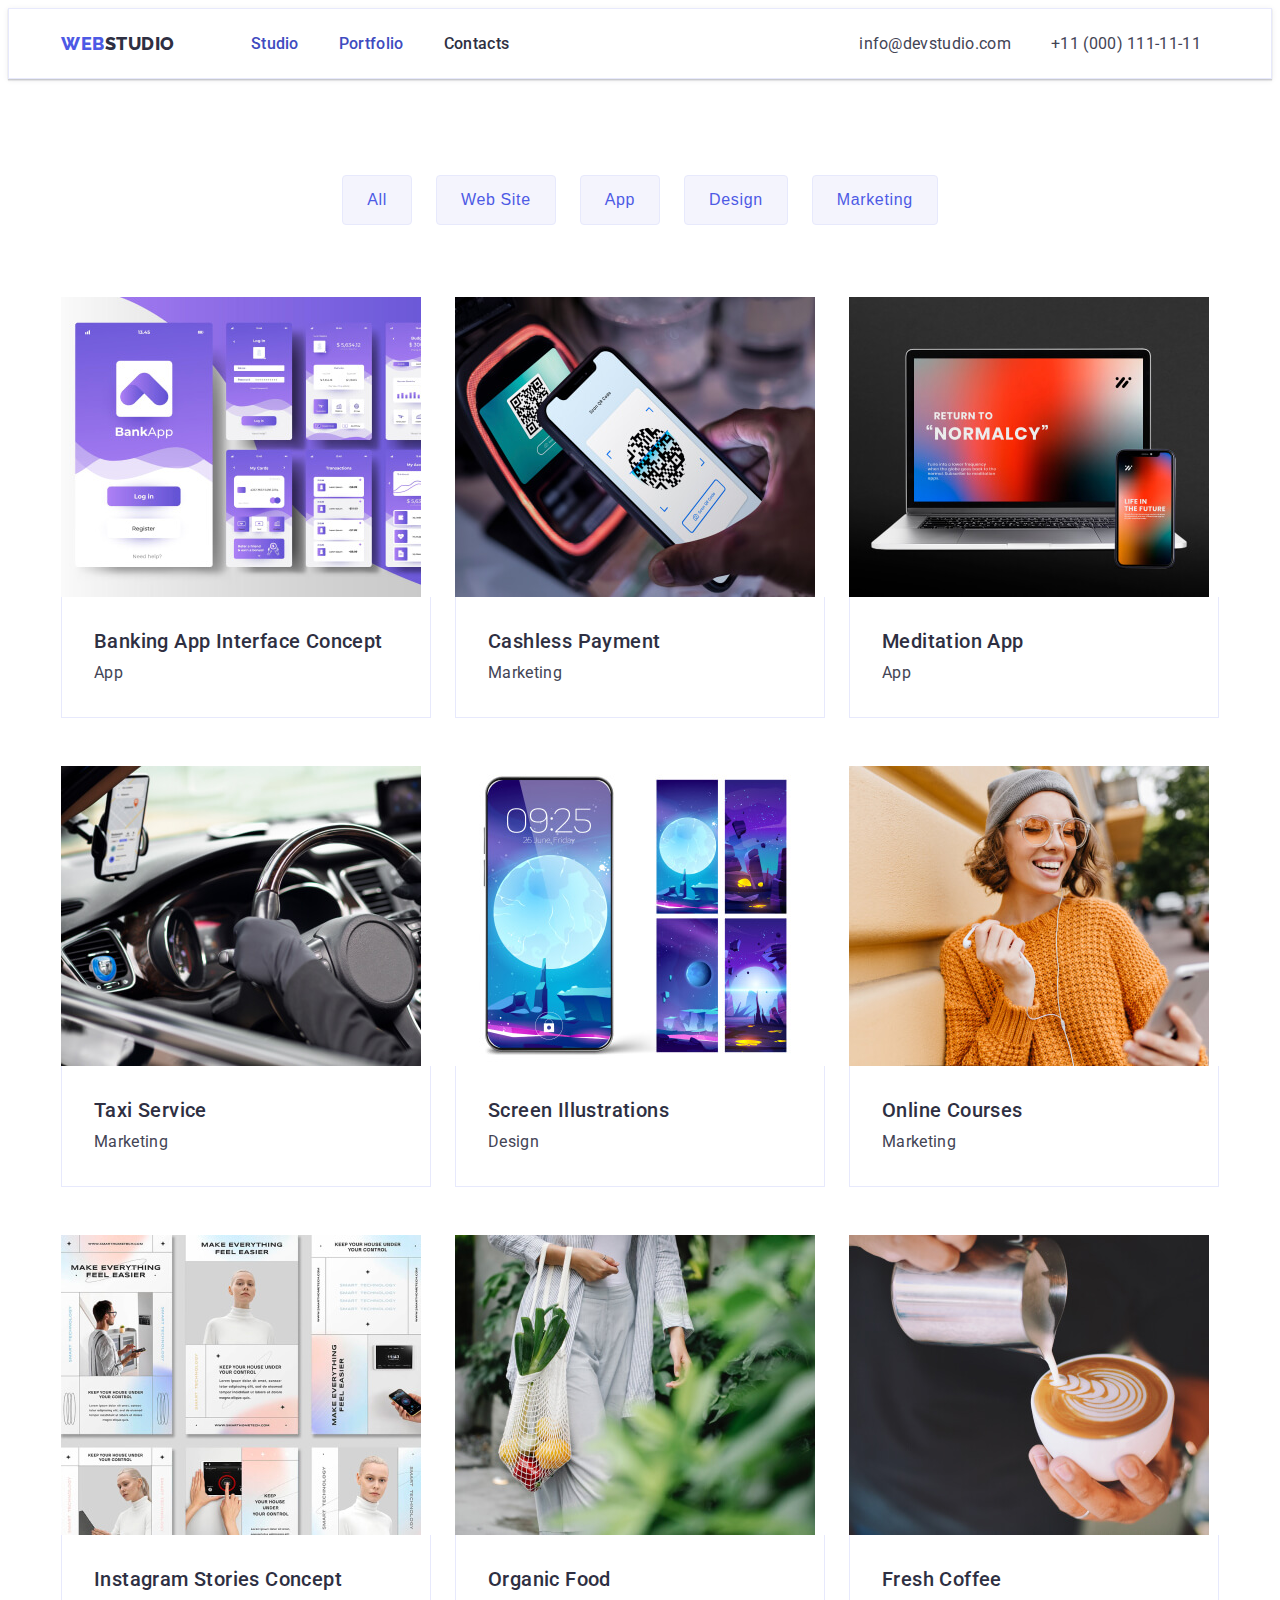
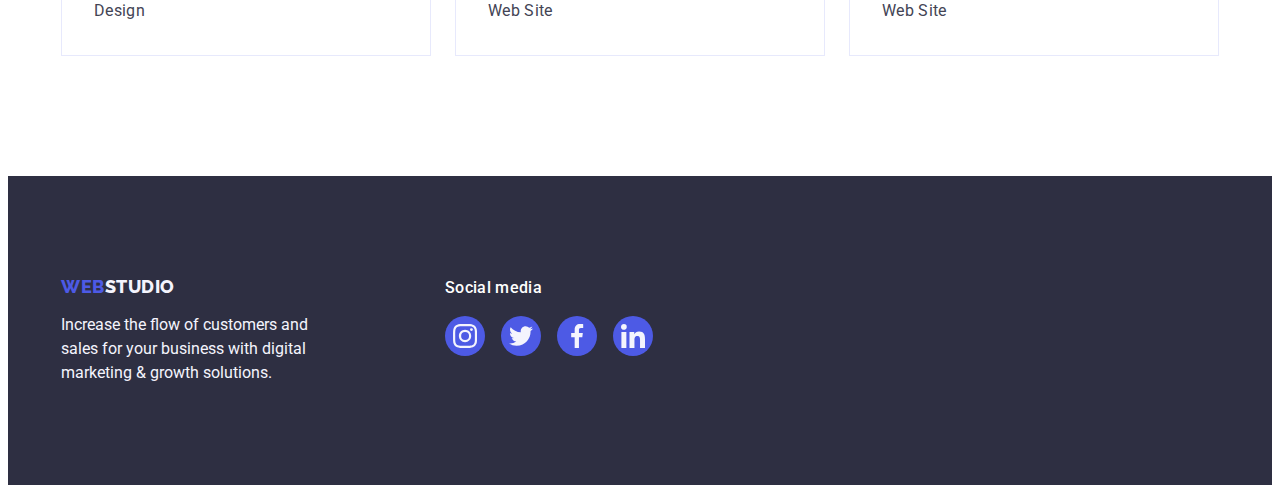
==== portfolio.html @ 58fe1768 "push header" ====
<!DOCTYPE html>
<html lang="en">
  <head>
    <meta charset="UTF-8" />
    <meta http-equiv="X-UA-Compatible" content="IE=edge" />
    <meta name="viewport" content="width=device-width, initial-scale=1.0" />
    <title>Portfolio</title>
    <link rel="preconnect" href="https://fonts.googleapis.com" />
    <link rel="preconnect" href="https://fonts.gstatic.com" crossorigin />
    <link rel="preconnect" href="https://fonts.googleapis.com" />
    <link rel="preconnect" href="https://fonts.gstatic.com" crossorigin />
    <link
      href="https://fonts.googleapis.com/css2?family=Raleway:wght@800&family=Roboto:wght@400;500;700;900&display=swap"
      rel="stylesheet"
    />
    <link rel="stylesheet" href="https://cdnjs.cloudflare.com/ajax/libs/modern-normalize/1.1.0/modern-normalize.min.css" integrity="sha512-wpPYUAdjBVSE4KJnH1VR1HeZfpl1ub8YT/NKx4PuQ5NmX2tKuGu6U/JRp5y+Y8XG2tV+wKQpNHVUX03MfMFn9Q==" crossorigin="anonymous" referrerpolicy="no-referrer" />
    <link rel="stylesheet" href="./css/styles.css" />
  </head>
  <!--Portfolio-->
  <body>

    <!--Header-->
    <header class="header">
  
      <div class="container-header container">
        <!-- Navigation-->
        <nav class="container-menu list">
          
            <a class="logo-nav logo link" href="./index.html"
              >Web<span class="logo logo-span">Studio</span></a
            >

          <ul class="container-nav list">
            <li class="item-nav">
              <a class="nav-link studio-link link" href="./index.html">Studio</a>
            </li>

            <li class="item-nav">
              <a class="nav-link   studio-link link" href="./portfolio.html"
                >Portfolio</a
              >
            </li>

            <li class="item-nav">
              <a class="nav-link link" href="">Contacts</a>
            </li>
          </ul>
        </nav>

        <address class="address">
          <ul class="container-address list">
            <li class="item-mail">
              <a class="address-link link" href="mailto:info@devstudio.com"
                >info@devstudio.com</a
              >
            </li>
            <li class="item-tel">
              <a class="address-link address-tel link" href="tel:+110001111111"
                >+11 (000) 111-11-11</a
              >
            </li>
          </ul>
        </address>
      </div>
    </header>


    <!--Main -->
    <main>
      <!--BUTTONS-->
      <section class="section-btn">
        <div class="container">
          <h1 class="visually-hidden">buttons</h1>
          <!--<div class="btn-list">-->
            <ul class="btn-list list">
              <li class="btn-potf-item" >
                <button class="portfolio-btn" type="button">All</button>
              </li>
              <li>
                <button class="portfolio-btn" type="button">Web Site</button>
              </li>
              <li><button class="portfolio-btn" type="button">App</button></li>
              <li>
                <button class="portfolio-btn" type="button">Design</button>
              </li>
              <li>
                <button class="portfolio-btn" type="button">
                  Marketing
                </button>
              </li>
          </ul> 
     
          <!--Row-->
          <ul class="row-list list">
            <li class="row-item">
              <a class="row-link link" href="">
                <div class="row-thumb">
                <img class="row-img"
                  src="./images/portfolio/row/banking.jpg"
                  alt="banking app interface concept"
                  width="360"
                  height="300"
                />
                <div class="overlay">
                  <p class="text-overlay">14 Stylish and User-Friendly App Design Concepts · Task Manager App · Calorie Tracker App · Exotic Fruit Ecommerce App · Cloud Storage App
                  </p>
                </div>
               </div>

                <div class="row-app">
                <h2 class="title-portfolio-row">
                  Banking App Interface Concept
                </h2>
                <p class="text-portfolio-row">App</p>
              </div>
              </a>
            </li>
            
            <li class="row-item">
              <a class="row-link link" href=""
                >
                <div class="row-thumb" > 
                  <img class="row-img"
                    src="./images/portfolio/row/cash.jpg"
                    alt="cashless payment"
                    width="360"
                    height="300"
                  />
                  <div class="overlay">
                    <p class="text-overlay">14 Stylish and User-Friendly App Design Concepts · Task Manager App · Calorie Tracker App · Exotic Fruit Ecommerce App · Cloud Storage App
                    </p>
                  </div>
               </div>
                <div class="row-app">
                <h2 class="title-portfolio-row">Cashless Payment</h2>
                <p class="text-portfolio-row">Marketing</p>
                </div>
                </a>
            </li>

            <li class="row-item">
              <a class="row-link link" href="">
                <div class="row-thumb" >
                  <img  class="row-img"
                    src="./images/portfolio/row/meditation.jpg"
                    alt="meditation app"
                    width="360"
                    height="300"
                  />
                  <div class="overlay">
                    <p class="text-overlay">14 Stylish and User-Friendly App Design Concepts · Task Manager App · Calorie Tracker App · Exotic Fruit Ecommerce App · Cloud Storage App
                    </p>
                  </div>
            </div>
                <div class="row-app">
                <h2 class="title-portfolio-row">Meditation App</h2>
                <p class="text-portfolio-row">App</p>
              </div>
              </a>
            </li>

            <li class="row-item">
              <a class="row-link link" href="">
               <div class="row-thumb">
                <img  class="row-img"
                  src="./images/portfolio/row/taxi.jpg"
                  alt="taxi service"
                  width="360"
                  height="300"
                />
                <div class="overlay">
                  <p class="text-overlay">14 Stylish and User-Friendly App Design Concepts · Task Manager App · Calorie Tracker App · Exotic Fruit Ecommerce App · Cloud Storage App
                  </p>
                </div>
              </div>

                <div class="row-app">
                <h2 class="title-portfolio-row">Taxi Service</h2>
                <p class="text-portfolio-row">Marketing</p>
               </div>
                </a
              >
            </li>
            <li class="row-item">
              <a class="row-link link" href="">
                <div class="row-thumb"> 
                    <img  class="row-img"
                      src="./images/portfolio/row/screen.jpg"
                      alt="taxi service"
                      width="360"
                      height="300"
                    />
                    <div class="overlay">
                      <p class="text-overlay">14 Stylish and User-Friendly App Design Concepts · Task Manager App · Calorie Tracker App · Exotic Fruit Ecommerce App · Cloud Storage App
                      </p>
                    </div>
                </div>
                <div class="row-app">
                <h2 class="title-portfolio-row">Screen Illustrations</h2>
                <p class="text-portfolio-row">Design</p>
                </div>
                </a>
            </li>

            <li class="row-item">
              <a class="row-link link" href="">
                <div class="row-thumb">
                  <img  class="row-img"
                    src="./images/portfolio/row/online.jpg"
                    alt="taxi service"
                    width="360"
                    height="300"
                  />
                  <div class="overlay">
                    <p class="text-overlay">14 Stylish and User-Friendly App Design Concepts · Task Manager App · Calorie Tracker App · Exotic Fruit Ecommerce App · Cloud Storage App
                    </p>
                  </div>
                </div> 
              
                <div class="row-app">
                <h2 class="title-portfolio-row">Online Courses</h2>
                <p class="text-portfolio-row">Marketing</p>
                </div>
                </a>
            </li>
            <li class="row-item">
              <a class="row-link link" href="">
                  <div class="row-thumb">     
                      <img  class="row-img"
                      src="./images/portfolio/row/instagram.jpg"
                      alt="instagram stories concept"
                      width="360"
                      height="300"
                    />
                    <div class="overlay">
                      <p class="text-overlay">14 Stylish and User-Friendly App Design Concepts · Task Manager App · Calorie Tracker App · Exotic Fruit Ecommerce App · Cloud Storage App
                      </p>
                    </div>
                  </div>

                <div class="row-app">
                <h2 class="title-portfolio-row">Instagram Stories Concept</h2>
                <p class="text-portfolio-row">Design</p>
                </div>
                </a
              >
            </li>
            <li class="row-item">
                <a class="row-link link" href="">
                 <div class="row-thumb" >     
                    <img  class="row-img"
                      src="./images/portfolio/row/organic.jpg"
                      alt="Organic Food"
                      width="360"
                      height="300"
                    />
                    <div class="overlay">
                      <p class="text-overlay">14 Stylish and User-Friendly App Design Concepts · Task Manager App · Calorie Tracker App · Exotic Fruit Ecommerce App · Cloud Storage App
                      </p>
                    </div>
                </div>
                <div class="row-app">
                <h2 class="title-portfolio-row">Organic Food</h2>
                <p class="text-portfolio-row">Web Site</p>
                </div>
                </a>
            </li>
            <li class="row-item">
              <a class="row-link link" href="">
                <div class="row-thumb">
                      <img  class="row-img"
                      src="./images/portfolio/row/fresh.jpg"
                       alt="fresh coffee"
                       width="360"
                       height="300"
                        />
                        <div class="overlay">
                          <p class="text-overlay">14 Stylish and User-Friendly App Design Concepts · Task Manager App · Calorie Tracker App · Exotic Fruit Ecommerce App · Cloud Storage App
                          </p>
                        </div>
                 </div>
                <div class="row-app">
                <h2 class="title-portfolio-row">Fresh Coffee</h2>
                <p class="text-portfolio-row">Web Site</p>
                </div>
                </a >
            </li>
          </ul>
         </div>

      </section>
    </main>

    <footer class="footer">
      <div class="footer-container container">
        <div class="logo-footer">
            <a class="footer-link logo link" href="./index.html"
            >Web<span class="logo logo-span footer-span">Studio</span></a
          >
    
        <p class="text-footer">
          Increase the flow of customers and sales for your business with
          digital marketing & growth solutions.
        </p>
    
        </div>
        
        <div class="networks-footer">
          <p class="text-networks">Social media</p>
          <ul class="list list-footer">
            <li class="item-footer">
              <a class="networks-footer-link link" href="" target="_blank" rel="noopener noreferrer"
                      aria-label="instagram icon">
                        <svg class="networks-footer-icon" width="24" height="24">
                          <use href="./images/icons.svg#instagram">
                          </use>
                        </svg>
                      </a>
            </li>
            <li class="item-footer">
              <a class="networks-footer-link link" href="" target="_blank" rel="noopener noreferrer"
                      aria-label="twitter icon">
                        <svg class="networks-footer-icon" width="24" height="24">
                          <use href="./images/icons.svg#twitter">
                          </use>
                        </svg>
                      </a>
            </li>
            <li class="item-footer">
              <a class="networks-footer-link link" href="" target="_blank" rel="noopener noreferrer"
                      aria-label="facebook icon">
                        <svg class="networks-footer-icon" width="24" height="24">
                          <use href="./images/icons.svg#facebook">
                          </use>
                        </svg>
                      </a>
            </li>
            <li class="item-footer">
              <a class="networks-footer-link link" href="" target="_blank" rel="noopener noreferrer"
                      aria-label="linkedin icon">
                        <svg class="networks-footer-icon" width="24" height="24">
                          <use href="./images/icons.svg#linkedin">
                          </use>
                        </svg>
                      </a>
                     
            </li>
          </ul>
        </div>
      </div>
    </footer>

  </body>
</html>
---- css/styles.css ----
:root {
  /*fonts*/
  --primary-font: 'Roboto', sans-serif;
  --secondary-font: 'Raleway', sans-serif;

  /*text color*/
  --main-text-color: #434455;
  --secondary-text-color: #2e2f42;
  --white-text-color: #ffffff;
  --footer-text-color: #f4f4fd;
  --accent-text-color: #4d5ae5;
  --focus-nav-color: #404bbf;

  /*background color*/
  --main-bgc-color: #ffffff;
  --secondary-bgc-color: #2e2f42;
  --grey-bgc-color: #f4f4fd;
  --iris-bgc-btn: #4d5ae5;
  --ocean-bgc-btnfocus: #404bbf;
  --link-bgc: #8e8f99;

  /*PORTFOLIO*/
  --portf-bordercolor: #e7e9fc;
}

body {
  font-family: var(--primary-font);
  color: var(--main-text-color);
  background-color: var(--main-bgc-color);
}

a {
  text-decoration: none;
}

ul,
p,
h1,
h2,
h3 {
  margin: 0;
  padding: 0;
}

.list {
  list-style: none;
}

li {
  text-decoration: none;
}

img {
  display: block;
  max-width: 100%;
  height: auto;
}

.visually-hidden {
  position: absolute;
  width: 1px;
  height: 1px;
  margin: -1px;
  border: 0;
  padding: 0;
  white-space: nowrap;
  clip-path: inset(100%);
  clip: rect(0 0 0 0);
  overflow: hidden;
}

.container {
  width: 1158px;
  padding-left: 15px;
  padding-right: 15px;
  margin: auto;
  margin-right: auto;
}
/*HEADER*/

.header {
  /*position: absolute;
  top: 0;*/

  box-shadow: 0px 2px 1px rgba(46, 47, 66, 0.08),
    0px 1px 1px rgba(46, 47, 66, 0.16), 0px 1px 6px rgba(46, 47, 66, 0.08);
  border: 1px solid #e7e9fc;
  /*outline: 2px solid blue;*/
}

.container-header {
  display: flex;
  align-items: center;
}
/*Navigation*/
.container-menu {
  display: flex;
  align-items: center;
  margin: 0;
  /*outline: 2px solid green;*/
}

.logo-nav {
  margin-right: 76px;
  padding-top: 24px;
  padding-bottom: 24px;
}

.logo,
.logo-span {
  font-family: var(--secondary-font);
  font-weight: 800;
  font-size: 18px;
  line-height: 1.17;
  letter-spacing: 0.03em;
  text-transform: uppercase;

  color: var(--accent-text-color);
}

.logo-span {
  color: var(--secondary-text-color);
}

.link 
/*.logo*/ {
  text-decoration: none;
}

.list {
  text-decoration: none;
}

.container-nav {
  display: flex;
  align-items: center;
  text-align: center;

  /*outline: 2px solid black;*/
  margin-right: 332px;
}

.item-nav {
  margin-right: 40px;
}

.item-nav:last-child {
  margin-right: 0;
}

.nav-link {
  padding-top: 24px;
  padding-bottom: 24px;
  font-weight: 500;
  font-size: 16px;
  line-height: 1.5;
  letter-spacing: 0.02em;
  color: var(--secondary-text-color);
  transition: color 250ms cubic-bezier(0.4, 0, 0.2, 1);
}

.nav-link:hover,
.nav-link:focus {
color: var(--focus-nav-color);
}

.studio-link{
position: relative;
color: var(--focus-nav-color);
}

.studio-link::after{
content: '';

position: absolute;
display: block;
left: 0;
bottom: -1px;

height: 4px;
background-color: var(--focus-nav-color) ;
border-radius: 2px;
}

/*.portf-link{
position: relative;
width: 66px;}

.portf-link::after{
  content: '';

  position: absolute;
  border-radius: 2px;
  bottom: -1px;
  
  display: block;
  width: 100%;
  height: 4px;
  background-color:var(--focus-nav-color);
 }*/


.address {
  display: flex;
  align-items: center;
  margin: auto;

  font-style: normal;
  /*outline: 2px solid tomato;*/
}

.container-address {
  display: flex;
  align-items: center;
  gap: 40px;
}

.address-link,
.address-link {
  font-size: 16px;
  line-height: 1.5;
  letter-spacing: 0.02em;
  color: var(--main-text-color);
  transition: color 250ms cubic-bezier(0.4, 0, 0.2, 1);

}

.address-link:hover,
.address-link:focus {
  color: var(--focus-nav-color);
}

/*MAIN*/

/*HERO*/

.hero {
  max-width: 1440px;
  margin-left: auto;
  margin-right: auto;

  background-image: linear-gradient(
      rgba(46, 47, 66, 0.7),
      rgba(46, 47, 66, 0.7)
    ),
    url(../images/hero/office.jpg);
  background-color: var(--secondary-bgc-color);
  background-repeat: no-repeat;
  background-position: center;

  background-size: cover;

  padding-top: 188px;
  padding-bottom: 188px;
}

.container-hero {
  text-align: center;
}

.hero-title {
  margin-top: 0;
  margin-bottom: 48px;
  margin-left: auto;
  margin-right: auto;
  max-width: 496px;

  font-weight: 700;
  font-size: 56px;
  line-height: 1.07;
  color: var(--white-text-color);
  text-align: center;
  letter-spacing: 0.02em;
}

.btn-hero {
  display: block;
  min-width: 169px;
  height: 56px;
  margin: 0 auto;
  padding: 16px 32px;

  font-family: inherit;
  font-weight: 500;
  font-size: 16px;
  line-height: 1.5;
  color: var(--white-text-color);
  background-color: var(--iris-bgc-btn);
  letter-spacing: 0.04em;
  border: none;
  cursor: pointer;
  border-radius: 4px;

  transition: background-color 250ms cubic-bezier(0.4, 0, 0.2, 1);
}

.btn-hero:hover,
.btn-hero:focus {
  background-color: var(--ocean-bgc-btnfocus);
}

/*SECTION _1*/

.section-one {
  padding-top: 120px;
  padding-bottom: 120px;
}

.container-section-one {
  display: flex;
  align-items: center;
  /* outline: 2px solid blue;*/
}

.list-section-one {
  display: flex;
  gap: 24px;

  /*outline: 2px solid red;*/
}

.item-section-one {
  width: calc((100% - 72px) / 4);
}

/*ICONS SVG*/

.strategy {
  display: flex;
  align-items: center;
  justify-content: center;
  background: var(--grey-bgc-color);
  border-radius: 4px;

  padding-top: 24px;
  padding-bottom: 24px;
  margin-bottom: 8px;

  /*outline: 2px solid green;*/
}

.icon-section-one {
  display: flex;
  justify-content: center;
}

.subtitle-section-one {
  margin-bottom: 8px;
}

.subtitle-section-one,
.subtitle-section-three {
  font-weight: 500;
  font-size: 20px;
  line-height: 1.2;
  letter-spacing: 0.02em;
  color: var(--secondary-text-color);
}

.text-section-one,
.text-section-three,
.text-portfolio-row {
  font-size: 16px;
  line-height: 1.5;
  letter-spacing: 0.02em;
  color: var(--secondary-text-color);
}

.text-section-one {
  color: var(--main-text-color);
}

/*Section_2*/

.section-two {
  padding-bottom: 120px;
}

.title-section-two,
.title-section-three,
.title-section-four {
  margin-bottom: 72px;

  font-weight: 700;
  font-size: 36px;
  line-height: 1.1;
  text-align: center;
  letter-spacing: 0.02em;
  text-transform: capitalize;

  color: var(--secondary-text-color);
}

.list-section-two {
  display: flex;
  gap: 24px;
  padding: 0;

  /*outline: 2px solid orange;*/
}
.item-section-two {
  width: calc((100% - 48px) / 3);
}

/*Section_3*/

.section-three {
  padding: 120px 0;
  background-color: var(--grey-bgc-color);
}

.title-section-three {
  margin-bottom: 72px;
  /*outline: 2px solid skyblue;*/
}

.list-section-three {
  display: flex;
  align-items: center;
  gap: 24px;
}

.item-team {
  /*outline: 2px solid red;*/

  width: calc((100% - 72px) / 4);

  background-color: var(--main-bgc-color);
  border-radius: 0px 0px 4px 4px;
  box-shadow: 0px 1px 6px rgba(46, 47, 66, 0.08),
    0px 1px 1px rgba(46, 47, 66, 0.16), 0px 2px 1px rgba(46, 47, 66, 0.08);
}

.name-team {
  padding: 32px 0;
}

.subtitle-section-three {
  text-align: center;
  margin-bottom: 8px;
}

.text-section-three {
  text-align: center;
  padding-bottom: 8px;

  color: var(--main-text-color);
}

.networks-list {
  display: flex;
  justify-content: center;
  align-items: center;
  gap: 24px;
}
.networks-item {
  display: flex;
  justify-content: center;
  align-items: center;
  width: 40px;
  height: 40px;
}

.networks-link {
  display: flex;
  align-items: center;
  justify-content: center;
  background-color: var(--iris-bgc-btn);
  border-radius: 50%;
  width: 100%;
  height: 100%;
  transition: background-color 250ms cubic-bezier(0.4, 0, 0.2, 1);

}

.networks-link:hover,
.networks-link:focus {
  background-color: var(--focus-nav-color);
}

.networks-icon {
  fill: var(--grey-bgc-color);
}

/*-Section_4
Customers*/

.section-four {
  padding: 120px 0;
  background-color: var(--main-bgc-color);
}

.list-section-four {
  display: flex;
  justify-content: center;
  align-items: center;
  gap: 24px;
}
.item-customers {
  display: flex;
  justify-content: center;
  align-items: center;
  height: 88px;
  width: calc((100% - 120px) / 6);
}

.customers-link {
  display: flex;
  align-items: center;
  justify-content: center;
  color: var(--link-bgc);
  width: 100%;
  height: 100%;

  border: 1px solid #8e8f99;
  border-radius: 4px;
  transition: color 250ms cubic-bezier(0.4, 0, 0.2, 1), border 250ms cubic-bezier(0.4, 0, 0.2, 1);
  ;

}

.customers-link:hover,
.customers-link:focus {
  color: var(--ocean-bgc-btnfocus);
  border: 1px solid var(--ocean-bgc-btnfocus);
}

.icon-section-four {
  fill: currentColor;
  transition: fill 250ms cubic-bezier(0.4, 0, 0.2, 1);

}

.customers-link:hover .icon-section-four,
.customers-link:focus .icon-section-four {
  fill: var(--ocean-bgc-btnfocus);
}

/*Footer*/

.footer {
  padding: 100px 0;
  background-color: var(--secondary-bgc-color);
}

.footer-container {
  display: flex;
  align-items: baseline;
}

.logo-footer {
  margin-right: 120px;
}

.footer-link {
  display: inline-block;
  margin-bottom: 16px;
}

.footer-span {
  color: var(--footer-text-color);
}

.text-footer {
  max-width: 264px;
  /*padding-bottom: 100px;*/

  font-size: 16px;
  line-height: 1.5;
  color: var(--footer-text-color);
}

.networks-footer {
  display: block;
}

.list-footer {
  display: flex;
  gap: 16px;
}

.text-networks {
  margin-bottom: 16px;
  font-weight: 500;
  font-size: 16px;
  line-height: 1.5;
  letter-spacing: 0.02em;
  color: var(--white-text-color);

  /*outline: 2px solid green;*/
}

.item-footer {
  display: flex;
  justify-content: center;
  align-items: center;
  width: 40px;
  height: 40px;
}

.networks-footer-link {
  display: flex;
  align-items: center;
  justify-content: center;
  background-color: var(--iris-bgc-btn);
  border-radius: 50%;
  width: 100%;
  height: 100%;
  transition: background-color 250ms cubic-bezier(0.4, 0, 0.2, 1);

}

.networks-footer-link:hover,
.networks-footer-link:focus {
  background-color: #31d0aa;
}

.networks-footer-icon {
  display: flex;
  align-items: center;
  justify-content: center;
  fill: var(--footer-text-color);
}

/*Portfolio*/

.section-btn {
  padding-top: 96px;
  padding-bottom: 120px;
}
/*BUTTONS*/

.btn-list {
  display: flex;
  justify-content: center;
  gap: 24px;
  margin-bottom: 72px;
}

/*.btn-list:hover,
.btn-list:focus{
box-shadow: 0px 3px 1px rgba(0, 0, 0, 0.1), 0px 2px 1px rgba(0, 0, 0, 0.08), 0px 2px 2px rgba(0, 0, 0, 0.12);}*/

.portfolio-btn {
  padding: 12px 24px;
  display: block;

  font-weight: 500;
  font-size: 16px;
  line-height: 1.5;
  letter-spacing: 0.04em;
  color: var(--accent-text-color);
  background-color: var(--grey-bgc-color);
  border: 1px solid var(--portf-bordercolor);
  cursor: pointer;
  border-radius: 4px;
  transition: color 250ms cubic-bezier(0.4, 0, 0.2, 1), background-color 250ms cubic-bezier(0.4, 0, 0.2, 1), box-shadow 250ms cubic-bezier(0.4, 0, 0.2, 1);



}

.portfolio-btn:hover,
.portfolio-btn:focus {
  color: var(--white-text-color);
  background-color: var(--ocean-bgc-btnfocus);
  box-shadow: 0px 3px 1px rgba(0, 0, 0, 0.1), 0px 2px 1px rgba(0, 0, 0, 0.08),
    0px 2px 2px rgba(0, 0, 0, 0.12);
    transition: color 250ms cubic-bezier(0.4, 0, 0.2, 1), background-color 250ms cubic-bezier(0.4, 0, 0.2, 1), border 250ms cubic-bezier(0.4, 0, 0.2, 1);

}

.portfolio-btn:last-child {
  margin-right: 0;
}

.portfolio-btn:focus,
.portfolio-btn:hover {
  color: var(--footer-text-color);
  background-color: var(--ocean-bgc-btnfocus);
  border: 1px solid transparent;
}

/*Row*/

.row-list {
  /*outline: 2px solid salmon;*/
  display: flex;
  flex-wrap: wrap;

  column-gap: 24px;
  row-gap: 48px;
}

.row-item {
  width: calc((100% - 48px) / 3);
  transition: transform 250ms cubic-bezier(0.4, 0, 0.2, 1);

}
.row-item:hover {
  transform: translateY(0);
}


.row-link {
  display: block;
  transition: box-shadow 250ms cubic-bezier(0.4, 0, 0.2, 1);

}

.row-link:hover,
.row-link:focus {
  box-shadow: 0px 1px 6px rgba(46, 47, 66, 0.08),
    0px 1px 1px rgba(46, 47, 66, 0.16), 0px 2px 1px rgba(46, 47, 66, 0.08);
}

.row-thumb{
  position: relative;
  overflow: hidden;
}


  .overlay{
    position: absolute;
    top: 0;
    left: 0;
    padding-left: 32px;
    padding-right: 32px;
    width: 100%;
    height: 100%;
    background: var(--iris-bgc-btn);
    transform: translateY(100%);
    transition: transform 250ms cubic-bezier(0.4, 0, 0.2, 1);
    
  }
  .row-item:hover .overlay{
    transform: translateY(0);
  }

  .text-overlay{
    margin-top: 40px;
  
    font-size: 16px;
    line-height: 1.5;
    letter-spacing: 0.02em;
  
    color: var(--footer-text-color);
  }


.row-app {
  padding: 32px 16px;
  border: 1px solid var(--portf-bordercolor);
  border-top: none;
}

.title-portfolio-row {
  margin-bottom: 8px;
  margin-left: 16px;

  font-weight: 500;
  font-size: 20px;
  line-height: 1.2;
  letter-spacing: 0.02em;
  color: var(--secondary-text-color);
}

.text-portfolio-row {
  margin-left: 16px;
  font-size: 16px;
  line-height: 1.5;
  letter-spacing: 0.02em;
  color: var(--main-text-color);
}



/*MODAL WINDOW*/

.backdrop{
  position: fixed;
  top: 0;
  left: 0;

  width: 100%;
  height: 100%;

  background-color: rgba(46, 47, 66, 0.4);;
  opacity: 1;

  transition:  opacity 250ms cubic-bezier(0.4, 0, 0.2, 1);

}

.backdrop.is-hidden {  
  opacity: 0; 
   visibility: hidden;  
   pointer-events: none;
  }


.backdrop.is-hidden  .modal{  
 transform: scale(0.9);
  }

/*.backdrop.is-hidden{
  visibility: hidden;
}*/

.modal {

  position: absolute;
  top: 50%;
  left: 50%; 
  transform: translate(-50%, -50%) scale(1);

  width: 408px;
  height: 584px;

  background-color: #fcfcfc;
  box-shadow: 0px 1px 1px rgba(0, 0, 0, 0.14), 0px 1px 3px rgba(0, 0, 0, 0.12), 0px 2px 1px rgba(0, 0, 0, 0.2);
  border-radius: 4px;

  transition: transform 250ms cubic-bezier(0.4, 0, 0.2, 1);

}

.modal-close-btn {
  position: absolute;
  right: 24px;
  top: 24px;


  display: flex;
  justify-content: center;
  align-items: center;

  background: #E7E9FC;
  width: 24px;
  height: 24px;

  border-radius: 50%;
  border: 1px solid rgba(0, 0, 0, 0.1);
  transition: background-color 250ms cubic-bezier(0.4, 0, 0.2, 1);

}

.modal-close-btn:hover,
.modal-close-btn:focus{
  background-color: var(--ocean-bgc-btnfocus);

}

.modal-close-icon {
  fill: var(--secondary-bgc-color);
  transition: fill 250ms cubic-bezier(0.4, 0, 0.2, 1);

} 

.modal-close-btn:hover .modal-close-icon,
.modal-close-btn:focus .modal-close-icon{
  fill: var(--main-bgc-color);
}
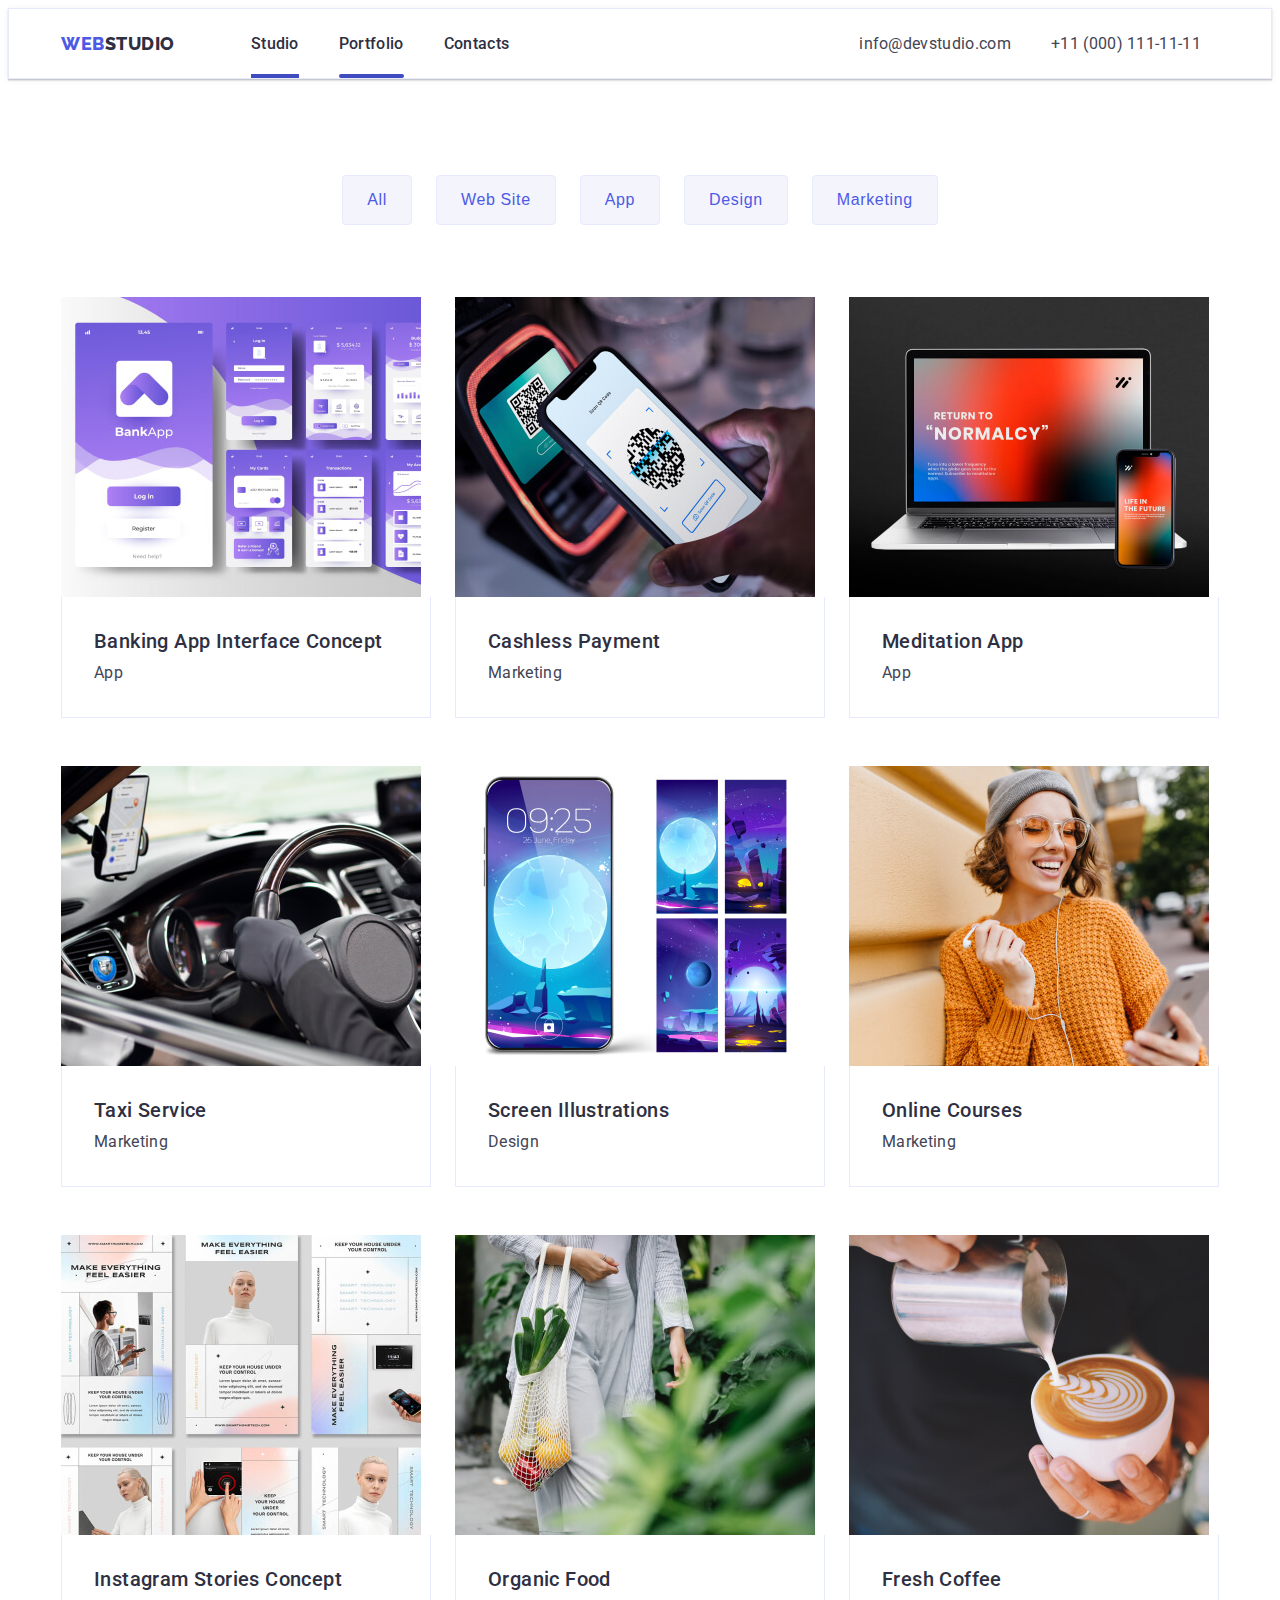
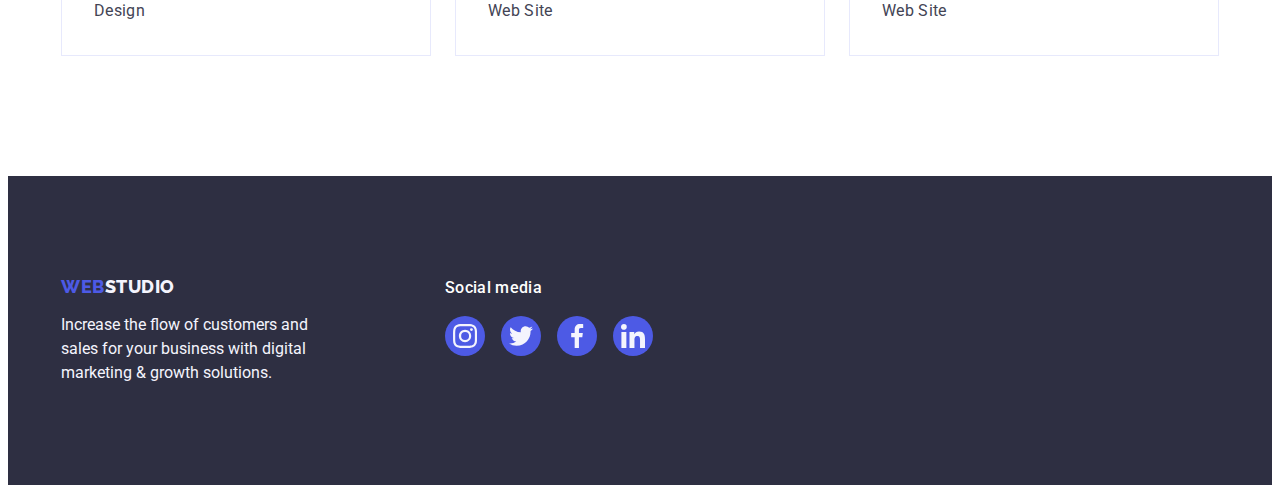
==== commit f5bffa7c: "add" ====
--- a/portfolio.html
+++ b/portfolio.html
@@ -36,7 +36,7 @@
             </li>
 
             <li class="item-nav">
-              <a class="nav-link   studio-link link" href="./portfolio.html"
+              <a class="nav-link  portf-link link" href="./portfolio.html"
                 >Portfolio</a
               >
             </li>
--- a/css/styles.css
+++ b/css/styles.css
@@ -166,8 +166,7 @@
 
 .studio-link{
 position: relative;
-color: var(--focus-nav-color);
-}
+width: 48px;}
 
 .studio-link::after{
 content: '';
@@ -177,12 +176,13 @@
 left: 0;
 bottom: -1px;
 
+width: 100%;
 height: 4px;
 background-color: var(--focus-nav-color) ;
-border-radius: 2px;
-}
-
-/*.portf-link{
+
+}
+
+.portf-link{
 position: relative;
 width: 66px;}
 
@@ -197,7 +197,7 @@
   width: 100%;
   height: 4px;
   background-color:var(--focus-nav-color);
- }*/
+ }
 
 
 .address {
@@ -530,6 +530,7 @@
   transition: fill 250ms cubic-bezier(0.4, 0, 0.2, 1);
 
 }
+
 
 .customers-link:hover .icon-section-four,
 .customers-link:focus .icon-section-four {
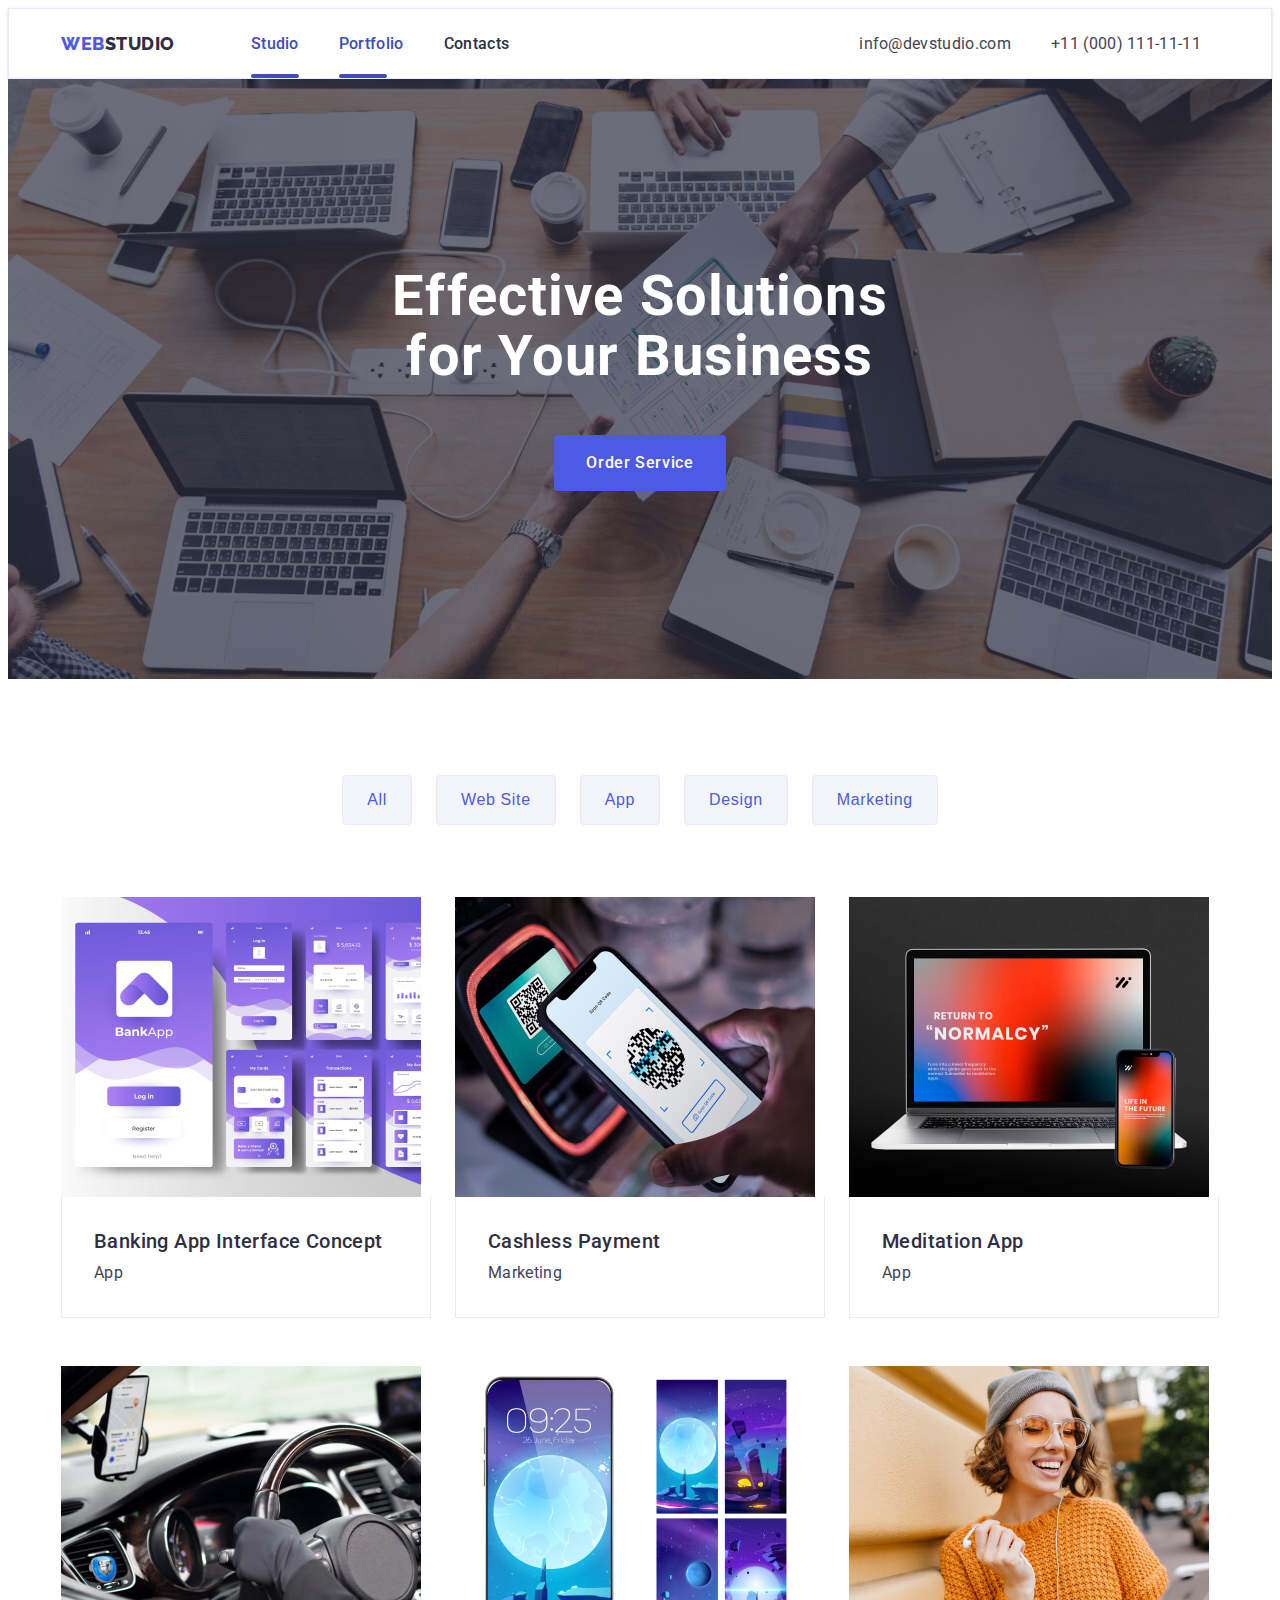
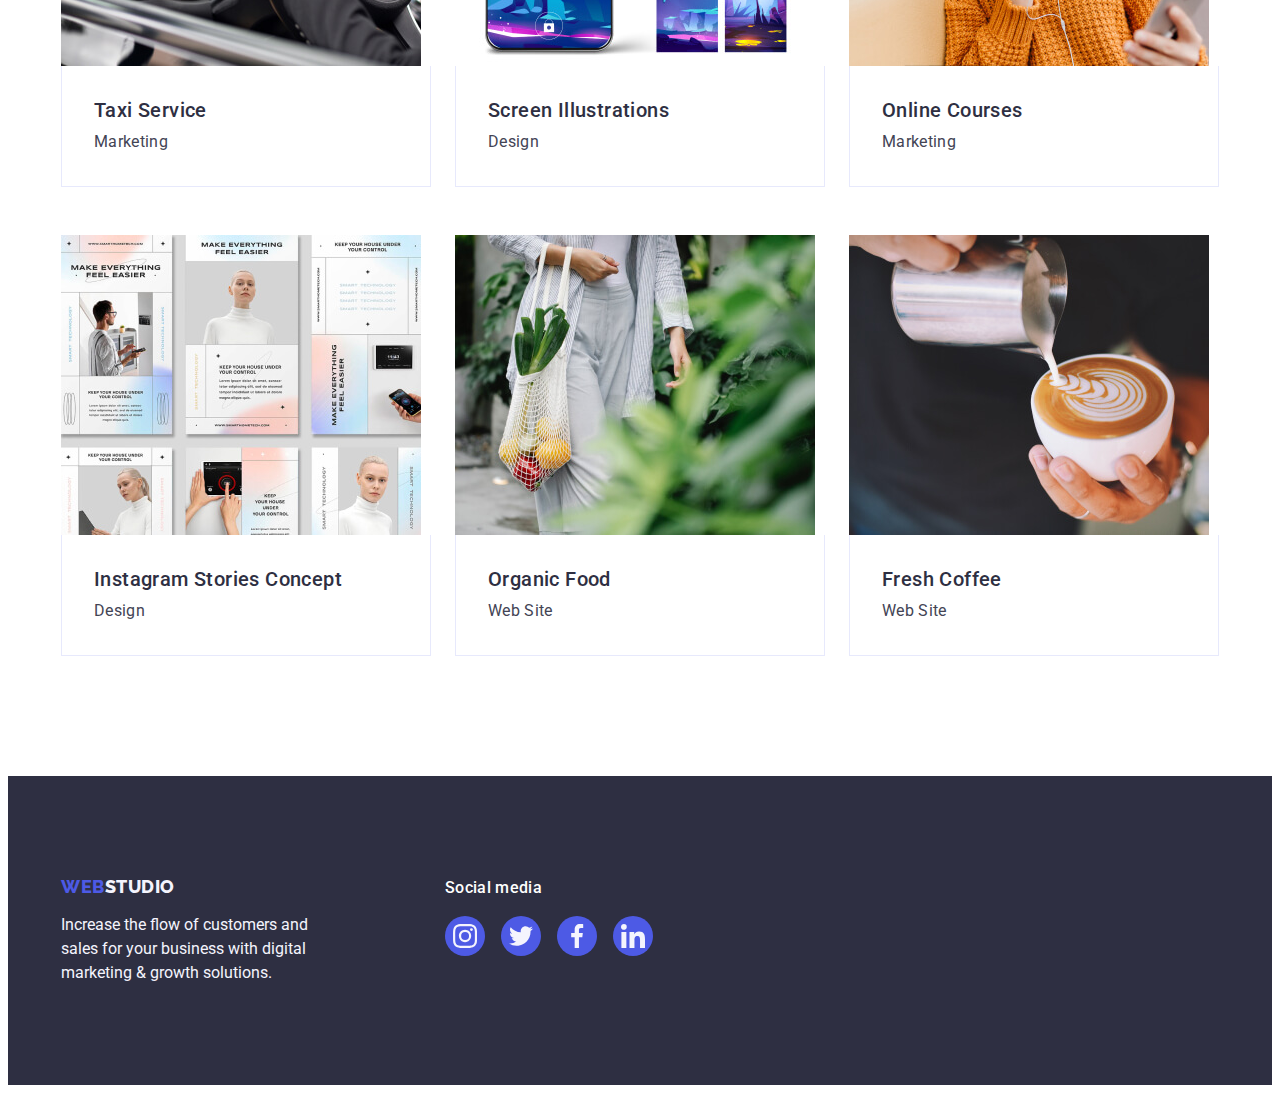
==== commit 83f2a38d: "add corr" ====
--- a/portfolio.html
+++ b/portfolio.html
@@ -19,51 +19,62 @@
   <!--Portfolio-->
   <body>
 
-    <!--Header-->
-    <header class="header">
+   <!--Header-->
+   <header class="header">
   
-      <div class="container-header container">
-        <!-- Navigation-->
-        <nav class="container-menu list">
-          
-            <a class="logo-nav logo link" href="./index.html"
-              >Web<span class="logo logo-span">Studio</span></a
+    <div class="container-header container">
+      <!-- Navigation-->
+      <nav class="container-menu list">
+        
+          <a class="logo-nav logo link" href="./index.html"
+            >Web<span class="logo logo-span">Studio</span></a
+          >
+
+        <ul class="container-nav list">
+          <li class="item-nav">
+            <a class="nav-link studio-link link" href="./index.html">Studio</a>
+          </li>
+
+          <li class="item-nav">
+            <a class="nav-link  studio-link link" href="./portfolio.html"
+              >Portfolio</a
             >
-
-          <ul class="container-nav list">
-            <li class="item-nav">
-              <a class="nav-link studio-link link" href="./index.html">Studio</a>
-            </li>
-
-            <li class="item-nav">
-              <a class="nav-link  portf-link link" href="./portfolio.html"
-                >Portfolio</a
-              >
-            </li>
-
-            <li class="item-nav">
-              <a class="nav-link link" href="">Contacts</a>
-            </li>
-          </ul>
-        </nav>
-
-        <address class="address">
-          <ul class="container-address list">
-            <li class="item-mail">
-              <a class="address-link link" href="mailto:info@devstudio.com"
-                >info@devstudio.com</a
-              >
-            </li>
-            <li class="item-tel">
-              <a class="address-link address-tel link" href="tel:+110001111111"
-                >+11 (000) 111-11-11</a
-              >
-            </li>
-          </ul>
-        </address>
-      </div>
-    </header>
-
+          </li>
+
+          <li class="item-nav">
+            <a class="nav-link link" href="">Contacts</a>
+          </li>
+        </ul>
+      </nav>
+
+      <address class="address">
+        <ul class="container-address list">
+          <li class="item-mail">
+            <a class="address-link link" href="mailto:info@devstudio.com"
+              >info@devstudio.com</a
+            >
+          </li>
+          <li class="item-tel">
+            <a class="address-link address-tel link" href="tel:+110001111111"
+              >+11 (000) 111-11-11</a
+            >
+          </li>
+        </ul>
+      </address>
+    </div>
+  </header>
+  
+  <!--Main -->
+  <main class="main">
+    <!--Hero-->
+    <section class="hero">
+      <div class="container-hero container">
+        <h1 class="hero-title">Effective Solutions for Your Business</h1>
+            
+        <button class="btn-hero" type="button" data-modal-open>Order Service</button>
+     
+    </div>
+    </section>
 
     <!--Main -->
     <main>
--- a/css/styles.css
+++ b/css/styles.css
@@ -1,9 +1,13 @@
 :root {
+
   /*fonts*/
+
   --primary-font: 'Roboto', sans-serif;
   --secondary-font: 'Raleway', sans-serif;
 
+
   /*text color*/
+
   --main-text-color: #434455;
   --secondary-text-color: #2e2f42;
   --white-text-color: #ffffff;
@@ -11,7 +15,9 @@
   --accent-text-color: #4d5ae5;
   --focus-nav-color: #404bbf;
 
+
   /*background color*/
+
   --main-bgc-color: #ffffff;
   --secondary-bgc-color: #2e2f42;
   --grey-bgc-color: #f4f4fd;
@@ -19,10 +25,11 @@
   --ocean-bgc-btnfocus: #404bbf;
   --link-bgc: #8e8f99;
 
+
   /*PORTFOLIO*/
+
   --portf-bordercolor: #e7e9fc;
 }
-
 body {
   font-family: var(--primary-font);
   color: var(--main-text-color);
@@ -76,12 +83,12 @@
   margin: auto;
   margin-right: auto;
 }
+
 /*HEADER*/
 
 .header {
   /*position: absolute;
   top: 0;*/
-
   box-shadow: 0px 2px 1px rgba(46, 47, 66, 0.08),
     0px 1px 1px rgba(46, 47, 66, 0.16), 0px 1px 6px rgba(46, 47, 66, 0.08);
   border: 1px solid #e7e9fc;
@@ -92,7 +99,9 @@
   display: flex;
   align-items: center;
 }
+
 /*Navigation*/
+
 .container-menu {
   display: flex;
   align-items: center;
@@ -114,7 +123,6 @@
   line-height: 1.17;
   letter-spacing: 0.03em;
   text-transform: uppercase;
-
   color: var(--accent-text-color);
 }
 
@@ -135,7 +143,6 @@
   display: flex;
   align-items: center;
   text-align: center;
-
   /*outline: 2px solid black;*/
   margin-right: 332px;
 }
@@ -166,320 +173,279 @@
 
 .studio-link{
 position: relative;
-width: 48px;}
+color: var(--focus-nav-color);
+}
 
 .studio-link::after{
 content: '';
-
 position: absolute;
 display: block;
 left: 0;
 bottom: -1px;
-
-width: 100%;
 height: 4px;
+width: 48px;
 background-color: var(--focus-nav-color) ;
-
-}
-
-.portf-link{
-position: relative;
-width: 66px;}
-
-.portf-link::after{
-  content: '';
-
-  position: absolute;
-  border-radius: 2px;
-  bottom: -1px;
-  
-  display: block;
-  width: 100%;
-  height: 4px;
-  background-color:var(--focus-nav-color);
- }
+border-radius: 2px;
+}
 
 
 .address {
-  display: flex;
-  align-items: center;
-  margin: auto;
-
-  font-style: normal;
-  /*outline: 2px solid tomato;*/
+ display: flex;
+ align-items: center;
+ margin: auto;
+ font-style: normal;
+ /*outline: 2px solid tomato;*/
 }
 
 .container-address {
-  display: flex;
-  align-items: center;
-  gap: 40px;
+ display: flex;
+ align-items: center;
+ gap: 40px;
 }
 
 .address-link,
 .address-link {
-  font-size: 16px;
-  line-height: 1.5;
-  letter-spacing: 0.02em;
-  color: var(--main-text-color);
-  transition: color 250ms cubic-bezier(0.4, 0, 0.2, 1);
-
+ font-size: 16px;
+ line-height: 1.5;
+ letter-spacing: 0.02em;
+ color: var(--main-text-color);
+ transition: color 250ms cubic-bezier(0.4, 0, 0.2, 1);
 }
 
 .address-link:hover,
 .address-link:focus {
-  color: var(--focus-nav-color);
+ color: var(--focus-nav-color);
 }
 
 /*MAIN*/
 
 /*HERO*/
-
 .hero {
-  max-width: 1440px;
-  margin-left: auto;
-  margin-right: auto;
-
-  background-image: linear-gradient(
-      rgba(46, 47, 66, 0.7),
-      rgba(46, 47, 66, 0.7)
-    ),
-    url(../images/hero/office.jpg);
-  background-color: var(--secondary-bgc-color);
-  background-repeat: no-repeat;
-  background-position: center;
-
-  background-size: cover;
-
-  padding-top: 188px;
-  padding-bottom: 188px;
+ max-width: 1440px;
+ margin-left: auto;
+ margin-right: auto;
+ background-image: linear-gradient(
+     rgba(46, 47, 66, 0.7),
+     rgba(46, 47, 66, 0.7)), url(../images/hero/office.jpg);
+ background-color: var(--secondary-bgc-color);
+ background-repeat: no-repeat;
+ background-position: center;
+ background-size: cover;
+ padding-top: 188px;
+ padding-bottom: 188px;
 }
 
 .container-hero {
-  text-align: center;
+ text-align: center;
 }
 
 .hero-title {
-  margin-top: 0;
-  margin-bottom: 48px;
-  margin-left: auto;
-  margin-right: auto;
-  max-width: 496px;
-
-  font-weight: 700;
-  font-size: 56px;
-  line-height: 1.07;
-  color: var(--white-text-color);
-  text-align: center;
-  letter-spacing: 0.02em;
+ margin-top: 0;
+ margin-bottom: 48px;
+ margin-left: auto;
+ margin-right: auto;
+ max-width: 496px;
+ font-weight: 700;
+ font-size: 56px;
+ line-height: 1.07;
+ color: var(--white-text-color);
+ text-align: center;
+ letter-spacing: 0.02em;
 }
 
 .btn-hero {
-  display: block;
-  min-width: 169px;
-  height: 56px;
-  margin: 0 auto;
-  padding: 16px 32px;
-
-  font-family: inherit;
-  font-weight: 500;
-  font-size: 16px;
-  line-height: 1.5;
-  color: var(--white-text-color);
-  background-color: var(--iris-bgc-btn);
-  letter-spacing: 0.04em;
-  border: none;
-  cursor: pointer;
-  border-radius: 4px;
-
-  transition: background-color 250ms cubic-bezier(0.4, 0, 0.2, 1);
+ display: block;
+ min-width: 169px;
+ height: 56px;
+ margin: 0 auto;
+ padding: 16px 32px;
+ font-family: inherit;
+ font-weight: 500;
+ font-size: 16px;
+ line-height: 1.5;
+ color: var(--white-text-color);
+ background-color: var(--iris-bgc-btn);
+ letter-spacing: 0.04em;
+ border: none;
+ cursor: pointer;
+ border-radius: 4px;
+ transition: background-color 250ms cubic-bezier(0.4, 0, 0.2, 1);
 }
 
 .btn-hero:hover,
 .btn-hero:focus {
-  background-color: var(--ocean-bgc-btnfocus);
+ background-color: var(--ocean-bgc-btnfocus);
 }
 
 /*SECTION _1*/
-
 .section-one {
-  padding-top: 120px;
-  padding-bottom: 120px;
+ padding-top: 120px;
+ padding-bottom: 120px;
 }
 
 .container-section-one {
-  display: flex;
-  align-items: center;
-  /* outline: 2px solid blue;*/
+ display: flex;
+ align-items: center;
+ /* outline: 2px solid blue;*/
 }
 
 .list-section-one {
-  display: flex;
-  gap: 24px;
-
-  /*outline: 2px solid red;*/
+ display: flex;
+ gap: 24px;
+ /*outline: 2px solid red;*/
 }
 
 .item-section-one {
-  width: calc((100% - 72px) / 4);
+ width: calc((100% - 72px) / 4);
 }
 
 /*ICONS SVG*/
-
 .strategy {
-  display: flex;
-  align-items: center;
-  justify-content: center;
-  background: var(--grey-bgc-color);
-  border-radius: 4px;
-
-  padding-top: 24px;
-  padding-bottom: 24px;
-  margin-bottom: 8px;
-
-  /*outline: 2px solid green;*/
+ display: flex;
+ align-items: center;
+ justify-content: center;
+ background: var(--grey-bgc-color);
+ border-radius: 4px;
+ padding-top: 24px;
+ padding-bottom: 24px;
+ margin-bottom: 8px;
+ /*outline: 2px solid green;*/
 }
 
 .icon-section-one {
-  display: flex;
-  justify-content: center;
+ display: flex;
+ justify-content: center;
 }
 
 .subtitle-section-one {
-  margin-bottom: 8px;
+ margin-bottom: 8px;
 }
 
 .subtitle-section-one,
 .subtitle-section-three {
-  font-weight: 500;
-  font-size: 20px;
-  line-height: 1.2;
-  letter-spacing: 0.02em;
-  color: var(--secondary-text-color);
+ font-weight: 500;
+ font-size: 20px;
+ line-height: 1.2;
+ letter-spacing: 0.02em;
+ color: var(--secondary-text-color);
 }
 
 .text-section-one,
 .text-section-three,
 .text-portfolio-row {
-  font-size: 16px;
-  line-height: 1.5;
-  letter-spacing: 0.02em;
-  color: var(--secondary-text-color);
+ font-size: 16px;
+ line-height: 1.5;
+ letter-spacing: 0.02em;
+ color: var(--secondary-text-color);
 }
 
 .text-section-one {
-  color: var(--main-text-color);
+ color: var(--main-text-color);
 }
 
 /*Section_2*/
-
 .section-two {
-  padding-bottom: 120px;
+ padding-bottom: 120px;
 }
 
 .title-section-two,
 .title-section-three,
 .title-section-four {
-  margin-bottom: 72px;
-
-  font-weight: 700;
-  font-size: 36px;
-  line-height: 1.1;
-  text-align: center;
-  letter-spacing: 0.02em;
-  text-transform: capitalize;
-
-  color: var(--secondary-text-color);
+ margin-bottom: 72px;
+ font-weight: 700;
+ font-size: 36px;
+ line-height: 1.1;
+ text-align: center;
+ letter-spacing: 0.02em;
+ text-transform: capitalize;
+ color: var(--secondary-text-color);
 }
 
 .list-section-two {
-  display: flex;
-  gap: 24px;
-  padding: 0;
-
-  /*outline: 2px solid orange;*/
-}
+ display: flex;
+ gap: 24px;
+ padding: 0;
+ /*outline: 2px solid orange;*/
+}
+
 .item-section-two {
-  width: calc((100% - 48px) / 3);
+ width: calc((100% - 48px) / 3);
 }
 
 /*Section_3*/
-
 .section-three {
-  padding: 120px 0;
-  background-color: var(--grey-bgc-color);
+ padding: 120px 0;
+ background-color: var(--grey-bgc-color);
 }
 
 .title-section-three {
-  margin-bottom: 72px;
-  /*outline: 2px solid skyblue;*/
+ margin-bottom: 72px;
+ /*outline: 2px solid skyblue;*/
 }
 
 .list-section-three {
-  display: flex;
-  align-items: center;
-  gap: 24px;
+ display: flex;
+ align-items: center;
+ gap: 24px;
 }
 
 .item-team {
-  /*outline: 2px solid red;*/
-
-  width: calc((100% - 72px) / 4);
-
-  background-color: var(--main-bgc-color);
-  border-radius: 0px 0px 4px 4px;
-  box-shadow: 0px 1px 6px rgba(46, 47, 66, 0.08),
-    0px 1px 1px rgba(46, 47, 66, 0.16), 0px 2px 1px rgba(46, 47, 66, 0.08);
+ /*outline: 2px solid red;*/
+ width: calc((100% - 72px) / 4);
+ background-color: var(--main-bgc-color);
+ border-radius: 0px 0px 4px 4px;
+ box-shadow: 0px 1px 6px rgba(46, 47, 66, 0.08),
+   0px 1px 1px rgba(46, 47, 66, 0.16), 0px 2px 1px rgba(46, 47, 66, 0.08);
 }
 
 .name-team {
-  padding: 32px 0;
+ padding: 32px 0;
 }
 
 .subtitle-section-three {
-  text-align: center;
-  margin-bottom: 8px;
+ text-align: center;
+ margin-bottom: 8px;
 }
 
 .text-section-three {
-  text-align: center;
-  padding-bottom: 8px;
-
-  color: var(--main-text-color);
+ text-align: center;
+ padding-bottom: 8px;
+ color: var(--main-text-color);
 }
 
 .networks-list {
-  display: flex;
-  justify-content: center;
-  align-items: center;
-  gap: 24px;
-}
+ display: flex;
+ justify-content: center;
+ align-items: center;
+ gap: 24px;
+}
+
 .networks-item {
-  display: flex;
-  justify-content: center;
-  align-items: center;
-  width: 40px;
-  height: 40px;
+ display: flex;
+ justify-content: center;
+ align-items: center;
+ width: 40px;
+ height: 40px;
 }
 
 .networks-link {
-  display: flex;
-  align-items: center;
-  justify-content: center;
-  background-color: var(--iris-bgc-btn);
-  border-radius: 50%;
-  width: 100%;
-  height: 100%;
-  transition: background-color 250ms cubic-bezier(0.4, 0, 0.2, 1);
-
+ display: flex;
+ align-items: center;
+ justify-content: center;
+ background-color: var(--iris-bgc-btn);
+ border-radius: 50%;
+ width: 100%;
+ height: 100%;
+ transition: background-color 250ms cubic-bezier(0.4, 0, 0.2, 1);
 }
 
 .networks-link:hover,
 .networks-link:focus {
-  background-color: var(--focus-nav-color);
+ background-color: var(--focus-nav-color);
 }
 
 .networks-icon {
-  fill: var(--grey-bgc-color);
+ fill: var(--grey-bgc-color);
 }
 
 /*-Section_4
@@ -496,6 +462,7 @@
   align-items: center;
   gap: 24px;
 }
+
 .item-customers {
   display: flex;
   justify-content: center;
@@ -512,25 +479,21 @@
   width: 100%;
   height: 100%;
 
-  border: 1px solid #8e8f99;
+  border-color: 1px solid #8e8f99;
   border-radius: 4px;
-  transition: color 250ms cubic-bezier(0.4, 0, 0.2, 1), border 250ms cubic-bezier(0.4, 0, 0.2, 1);
-  ;
-
+  transition: color 250ms cubic-bezier(0.4, 0, 0.2, 1), border-color 250ms cubic-bezier(0.4, 0, 0.2, 1);
 }
 
 .customers-link:hover,
 .customers-link:focus {
   color: var(--ocean-bgc-btnfocus);
-  border: 1px solid var(--ocean-bgc-btnfocus);
+  border-color: 1px solid var(--ocean-bgc-btnfocus);
 }
 
 .icon-section-four {
   fill: currentColor;
   transition: fill 250ms cubic-bezier(0.4, 0, 0.2, 1);
-
-}
-
+}
 
 .customers-link:hover .icon-section-four,
 .customers-link:focus .icon-section-four {
@@ -565,7 +528,6 @@
 .text-footer {
   max-width: 264px;
   /*padding-bottom: 100px;*/
-
   font-size: 16px;
   line-height: 1.5;
   color: var(--footer-text-color);
@@ -587,7 +549,6 @@
   line-height: 1.5;
   letter-spacing: 0.02em;
   color: var(--white-text-color);
-
   /*outline: 2px solid green;*/
 }
 
@@ -608,7 +569,6 @@
   width: 100%;
   height: 100%;
   transition: background-color 250ms cubic-bezier(0.4, 0, 0.2, 1);
-
 }
 
 .networks-footer-link:hover,
@@ -624,13 +584,12 @@
 }
 
 /*Portfolio*/
-
 .section-btn {
   padding-top: 96px;
   padding-bottom: 120px;
 }
+
 /*BUTTONS*/
-
 .btn-list {
   display: flex;
   justify-content: center;
@@ -641,11 +600,9 @@
 /*.btn-list:hover,
 .btn-list:focus{
 box-shadow: 0px 3px 1px rgba(0, 0, 0, 0.1), 0px 2px 1px rgba(0, 0, 0, 0.08), 0px 2px 2px rgba(0, 0, 0, 0.12);}*/
-
 .portfolio-btn {
   padding: 12px 24px;
   display: block;
-
   font-weight: 500;
   font-size: 16px;
   line-height: 1.5;
@@ -655,10 +612,7 @@
   border: 1px solid var(--portf-bordercolor);
   cursor: pointer;
   border-radius: 4px;
-  transition: color 250ms cubic-bezier(0.4, 0, 0.2, 1), background-color 250ms cubic-bezier(0.4, 0, 0.2, 1), box-shadow 250ms cubic-bezier(0.4, 0, 0.2, 1);
-
-
-
+  transition: color 250ms cubic-bezier(0.4, 0, 0.2, 1), background-color 250ms cubic-bezier(0.4, 0, 0.2, 1), border-color 250ms cubic-bezier(0.4, 0, 0.2, 1), box-shadow 250ms cubic-bezier(0.4, 0, 0.2, 1);
 }
 
 .portfolio-btn:hover,
@@ -668,7 +622,6 @@
   box-shadow: 0px 3px 1px rgba(0, 0, 0, 0.1), 0px 2px 1px rgba(0, 0, 0, 0.08),
     0px 2px 2px rgba(0, 0, 0, 0.12);
     transition: color 250ms cubic-bezier(0.4, 0, 0.2, 1), background-color 250ms cubic-bezier(0.4, 0, 0.2, 1), border 250ms cubic-bezier(0.4, 0, 0.2, 1);
-
 }
 
 .portfolio-btn:last-child {
@@ -688,7 +641,6 @@
   /*outline: 2px solid salmon;*/
   display: flex;
   flex-wrap: wrap;
-
   column-gap: 24px;
   row-gap: 48px;
 }
@@ -696,17 +648,15 @@
 .row-item {
   width: calc((100% - 48px) / 3);
   transition: transform 250ms cubic-bezier(0.4, 0, 0.2, 1);
-
-}
+}
+
 .row-item:hover {
   transform: translateY(0);
 }
-
 
 .row-link {
   display: block;
   transition: box-shadow 250ms cubic-bezier(0.4, 0, 0.2, 1);
-
 }
 
 .row-link:hover,
@@ -720,34 +670,30 @@
   overflow: hidden;
 }
 
-
-  .overlay{
-    position: absolute;
-    top: 0;
-    left: 0;
-    padding-left: 32px;
-    padding-right: 32px;
-    width: 100%;
-    height: 100%;
-    background: var(--iris-bgc-btn);
-    transform: translateY(100%);
-    transition: transform 250ms cubic-bezier(0.4, 0, 0.2, 1);
-    
-  }
-  .row-item:hover .overlay{
-    transform: translateY(0);
-  }
-
-  .text-overlay{
-    margin-top: 40px;
-  
-    font-size: 16px;
-    line-height: 1.5;
-    letter-spacing: 0.02em;
-  
-    color: var(--footer-text-color);
-  }
-
+.overlay{
+  position: absolute;
+  top: 0;
+  left: 0;
+  padding-left: 32px;
+  padding-right: 32px;
+  width: 100%;
+  height: 100%;
+  background: var(--iris-bgc-btn);
+  transform: translateY(100%);
+  transition: transform 250ms cubic-bezier(0.4, 0, 0.2, 1);
+}
+
+.row-item:hover .overlay{
+  transform: translateY(0);
+}
+
+.text-overlay{
+  margin-top: 40px;
+  font-size: 16px;
+  line-height: 1.5;
+  letter-spacing: 0.02em;
+  color: var(--footer-text-color);
+}
 
 .row-app {
   padding: 32px 16px;
@@ -758,7 +704,6 @@
 .title-portfolio-row {
   margin-bottom: 8px;
   margin-left: 16px;
-
   font-weight: 500;
   font-size: 20px;
   line-height: 1.2;
@@ -774,93 +719,69 @@
   color: var(--main-text-color);
 }
 
-
-
 /*MODAL WINDOW*/
 
 .backdrop{
   position: fixed;
   top: 0;
   left: 0;
-
   width: 100%;
   height: 100%;
-
-  background-color: rgba(46, 47, 66, 0.4);;
-  opacity: 1;
-
-  transition:  opacity 250ms cubic-bezier(0.4, 0, 0.2, 1);
-
-}
-
+  background-color: rgba(46, 47, 66, 0.4);
+  transition:  opacity 250ms cubic-bezier(0.4, 0, 0.2, 1), visibility 250ms cubic-bezier(0.4, 0, 0.2, 1);
+}
 .backdrop.is-hidden {  
   opacity: 0; 
-   visibility: hidden;  
-   pointer-events: none;
-  }
-
+  visibility: hidden;  
+  pointer-events: none;
+}
 
 .backdrop.is-hidden  .modal{  
  transform: scale(0.9);
-  }
-
-/*.backdrop.is-hidden{
-  visibility: hidden;
-}*/
+}
 
 .modal {
-
   position: absolute;
   top: 50%;
   left: 50%; 
   transform: translate(-50%, -50%) scale(1);
-
   width: 408px;
-  height: 584px;
-
+  height: 576px;
   background-color: #fcfcfc;
   box-shadow: 0px 1px 1px rgba(0, 0, 0, 0.14), 0px 1px 3px rgba(0, 0, 0, 0.12), 0px 2px 1px rgba(0, 0, 0, 0.2);
   border-radius: 4px;
-
   transition: transform 250ms cubic-bezier(0.4, 0, 0.2, 1);
-
 }
 
 .modal-close-btn {
   position: absolute;
   right: 24px;
   top: 24px;
-
-
   display: flex;
   justify-content: center;
   align-items: center;
-
   background: #E7E9FC;
   width: 24px;
   height: 24px;
-
   border-radius: 50%;
+  padding: 0;
+  cursor: pointer;
   border: 1px solid rgba(0, 0, 0, 0.1);
-  transition: background-color 250ms cubic-bezier(0.4, 0, 0.2, 1);
-
+  transition: background-color 250ms cubic-bezier(0.4, 0, 0.2, 1), border 250ms cubic-bezier(0.4, 0, 0.2, 1);
 }
 
 .modal-close-btn:hover,
 .modal-close-btn:focus{
   background-color: var(--ocean-bgc-btnfocus);
-
+  border: none;
 }
 
 .modal-close-icon {
   fill: var(--secondary-bgc-color);
   transition: fill 250ms cubic-bezier(0.4, 0, 0.2, 1);
-
 } 
 
 .modal-close-btn:hover .modal-close-icon,
 .modal-close-btn:focus .modal-close-icon{
   fill: var(--main-bgc-color);
-}
-
-
+}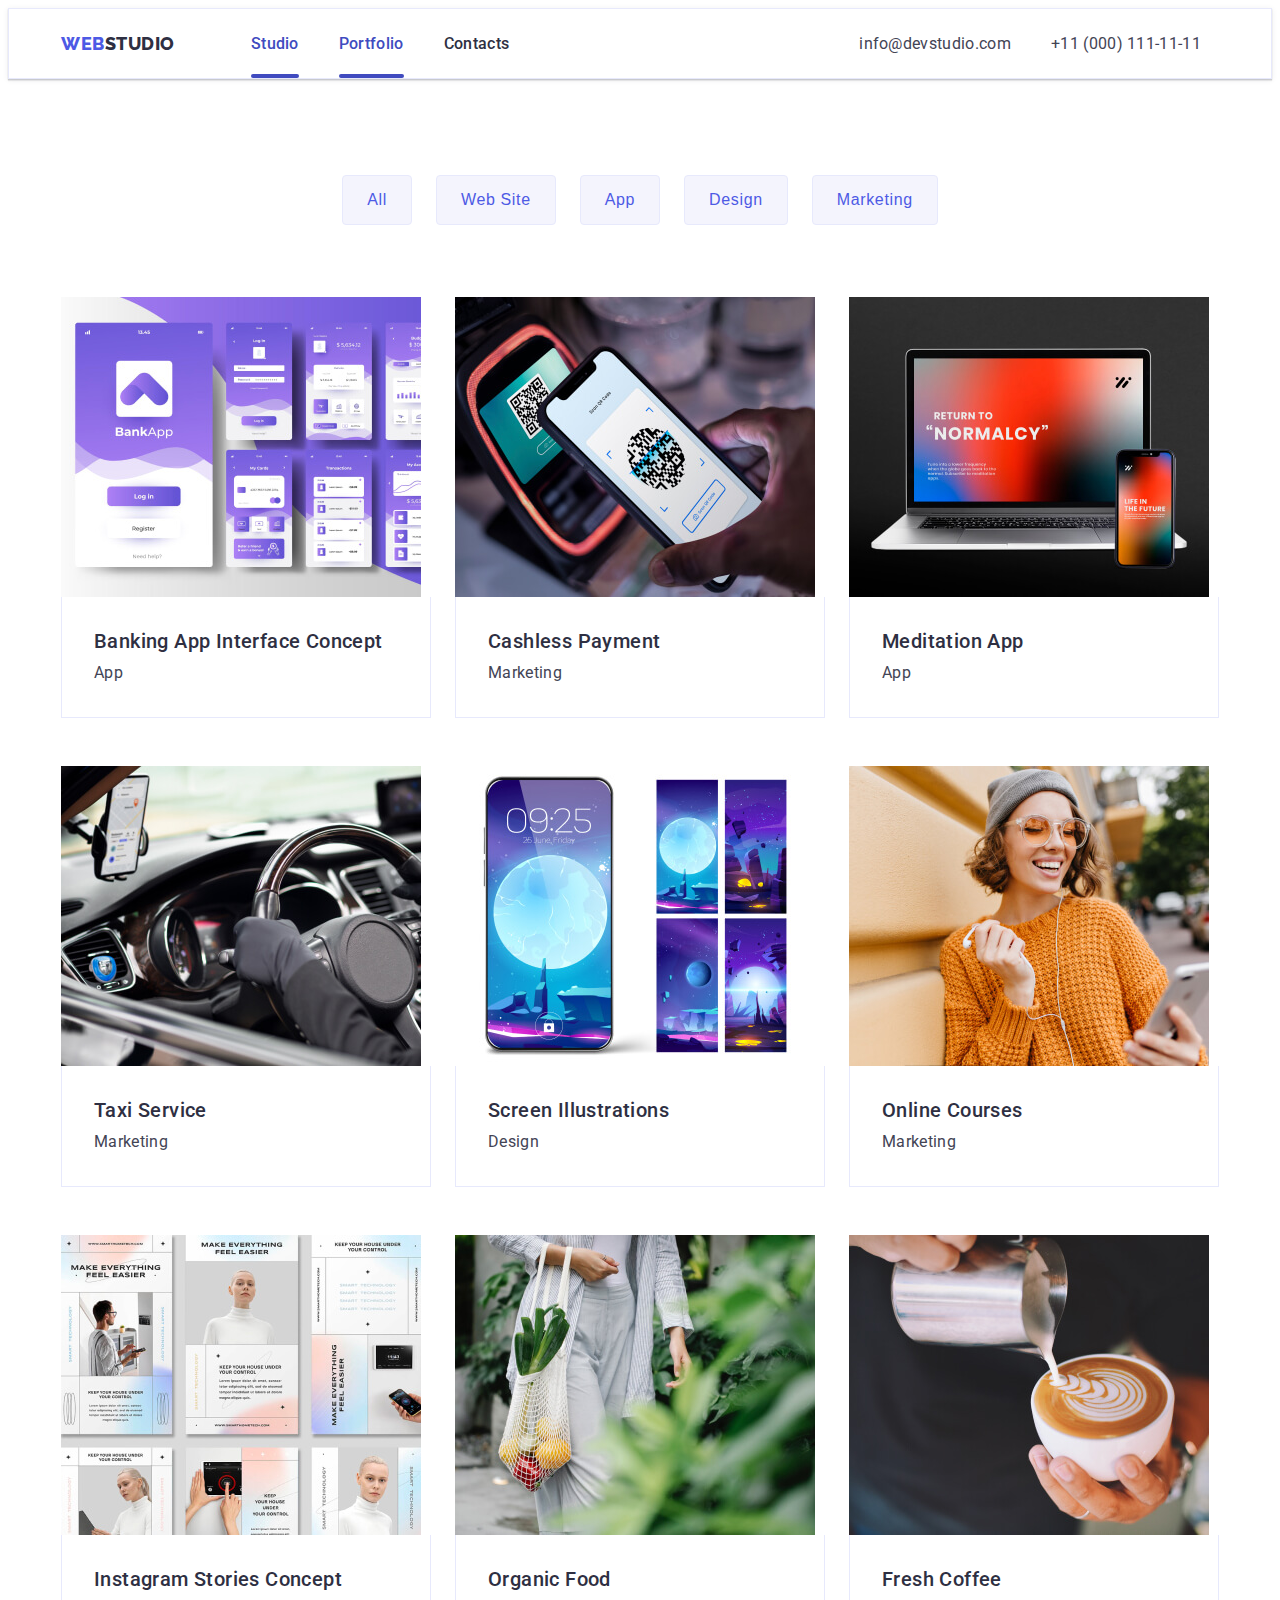
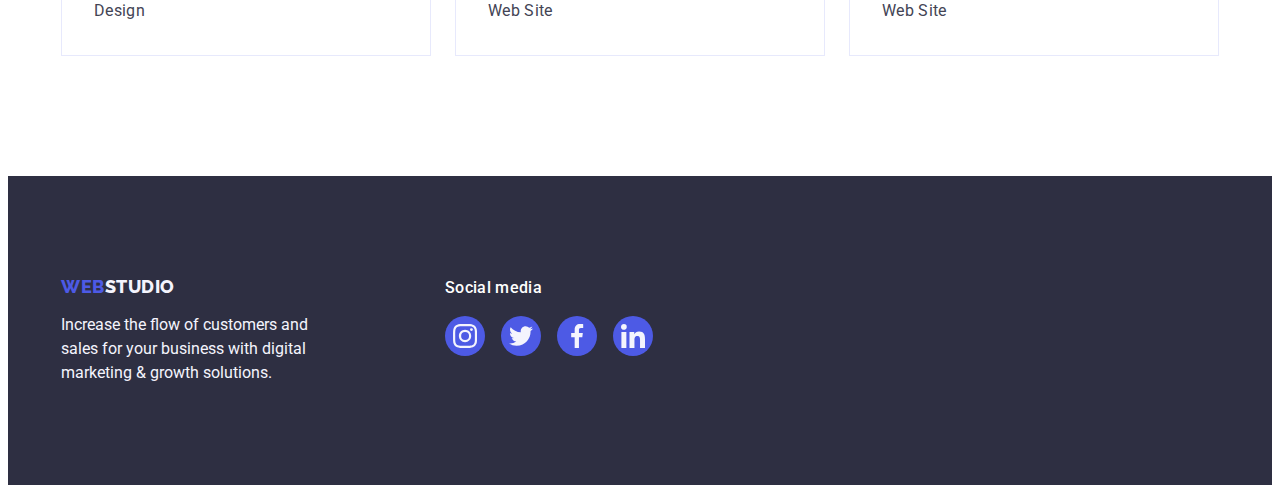
==== commit 210bf942: "add port" ====
--- a/portfolio.html
+++ b/portfolio.html
@@ -36,7 +36,7 @@
           </li>
 
           <li class="item-nav">
-            <a class="nav-link  studio-link link" href="./portfolio.html"
+            <a class="nav-link studio-link link" href="./portfolio.html"
               >Portfolio</a
             >
           </li>
@@ -63,18 +63,6 @@
       </address>
     </div>
   </header>
-  
-  <!--Main -->
-  <main class="main">
-    <!--Hero-->
-    <section class="hero">
-      <div class="container-hero container">
-        <h1 class="hero-title">Effective Solutions for Your Business</h1>
-            
-        <button class="btn-hero" type="button" data-modal-open>Order Service</button>
-     
-    </div>
-    </section>
 
     <!--Main -->
     <main>
@@ -112,12 +100,11 @@
                   width="360"
                   height="300"
                 />
-                <div class="overlay">
+               <!--<div class="overlay"></div>--> 
                   <p class="text-overlay">14 Stylish and User-Friendly App Design Concepts · Task Manager App · Calorie Tracker App · Exotic Fruit Ecommerce App · Cloud Storage App
                   </p>
                 </div>
-               </div>
-
+            
                 <div class="row-app">
                 <h2 class="title-portfolio-row">
                   Banking App Interface Concept
--- a/css/styles.css
+++ b/css/styles.css
@@ -183,7 +183,7 @@
 left: 0;
 bottom: -1px;
 height: 4px;
-width: 48px;
+width: 100%;
 background-color: var(--focus-nav-color) ;
 border-radius: 2px;
 }
@@ -481,7 +481,7 @@
 
   border-color: 1px solid #8e8f99;
   border-radius: 4px;
-  transition: color 250ms cubic-bezier(0.4, 0, 0.2, 1), border-color 250ms cubic-bezier(0.4, 0, 0.2, 1);
+  transition:  border-color 250ms cubic-bezier(0.4, 0, 0.2, 1), color 250ms cubic-bezier(0.4, 0, 0.2, 1);
 }
 
 .customers-link:hover,
@@ -600,6 +600,7 @@
 /*.btn-list:hover,
 .btn-list:focus{
 box-shadow: 0px 3px 1px rgba(0, 0, 0, 0.1), 0px 2px 1px rgba(0, 0, 0, 0.08), 0px 2px 2px rgba(0, 0, 0, 0.12);}*/
+
 .portfolio-btn {
   padding: 12px 24px;
   display: block;
@@ -621,7 +622,7 @@
   background-color: var(--ocean-bgc-btnfocus);
   box-shadow: 0px 3px 1px rgba(0, 0, 0, 0.1), 0px 2px 1px rgba(0, 0, 0, 0.08),
     0px 2px 2px rgba(0, 0, 0, 0.12);
-    transition: color 250ms cubic-bezier(0.4, 0, 0.2, 1), background-color 250ms cubic-bezier(0.4, 0, 0.2, 1), border 250ms cubic-bezier(0.4, 0, 0.2, 1);
+  transition: color 250ms cubic-bezier(0.4, 0, 0.2, 1), background-color 250ms cubic-bezier(0.4, 0, 0.2, 1), border 250ms cubic-bezier(0.4, 0, 0.2, 1);
 }
 
 .portfolio-btn:last-child {
@@ -670,7 +671,7 @@
   overflow: hidden;
 }
 
-.overlay{
+/*.overlay{
   position: absolute;
   top: 0;
   left: 0;
@@ -678,22 +679,32 @@
   padding-right: 32px;
   width: 100%;
   height: 100%;
-  background: var(--iris-bgc-btn);
+  background-color: var(--iris-bgc-btn);
   transform: translateY(100%);
   transition: transform 250ms cubic-bezier(0.4, 0, 0.2, 1);
 }
 
-.row-item:hover .overlay{
-  transform: translateY(0);
-}
+.row-item:hover .overlay,
+.row-item:focus .overlay{
+  transform: translateY(0%);
+}*/
 
 .text-overlay{
-  margin-top: 40px;
+  position: absolute;
+  top: 0;
+ padding: 40px 32px;
   font-size: 16px;
   line-height: 1.5;
   letter-spacing: 0.02em;
+  height: 100%;
+  width: 100%;
+  transform: translateY(100%);
   color: var(--footer-text-color);
-}
+  transition: transform 250ms cubic-bezier(0.4, 0, 0.2, 1);
+  background-color: var(--iris-bgc-btn);
+
+}
+
 
 .row-app {
   padding: 32px 16px;
@@ -746,7 +757,7 @@
   left: 50%; 
   transform: translate(-50%, -50%) scale(1);
   width: 408px;
-  height: 576px;
+  min-height: 576px;
   background-color: #fcfcfc;
   box-shadow: 0px 1px 1px rgba(0, 0, 0, 0.14), 0px 1px 3px rgba(0, 0, 0, 0.12), 0px 2px 1px rgba(0, 0, 0, 0.2);
   border-radius: 4px;
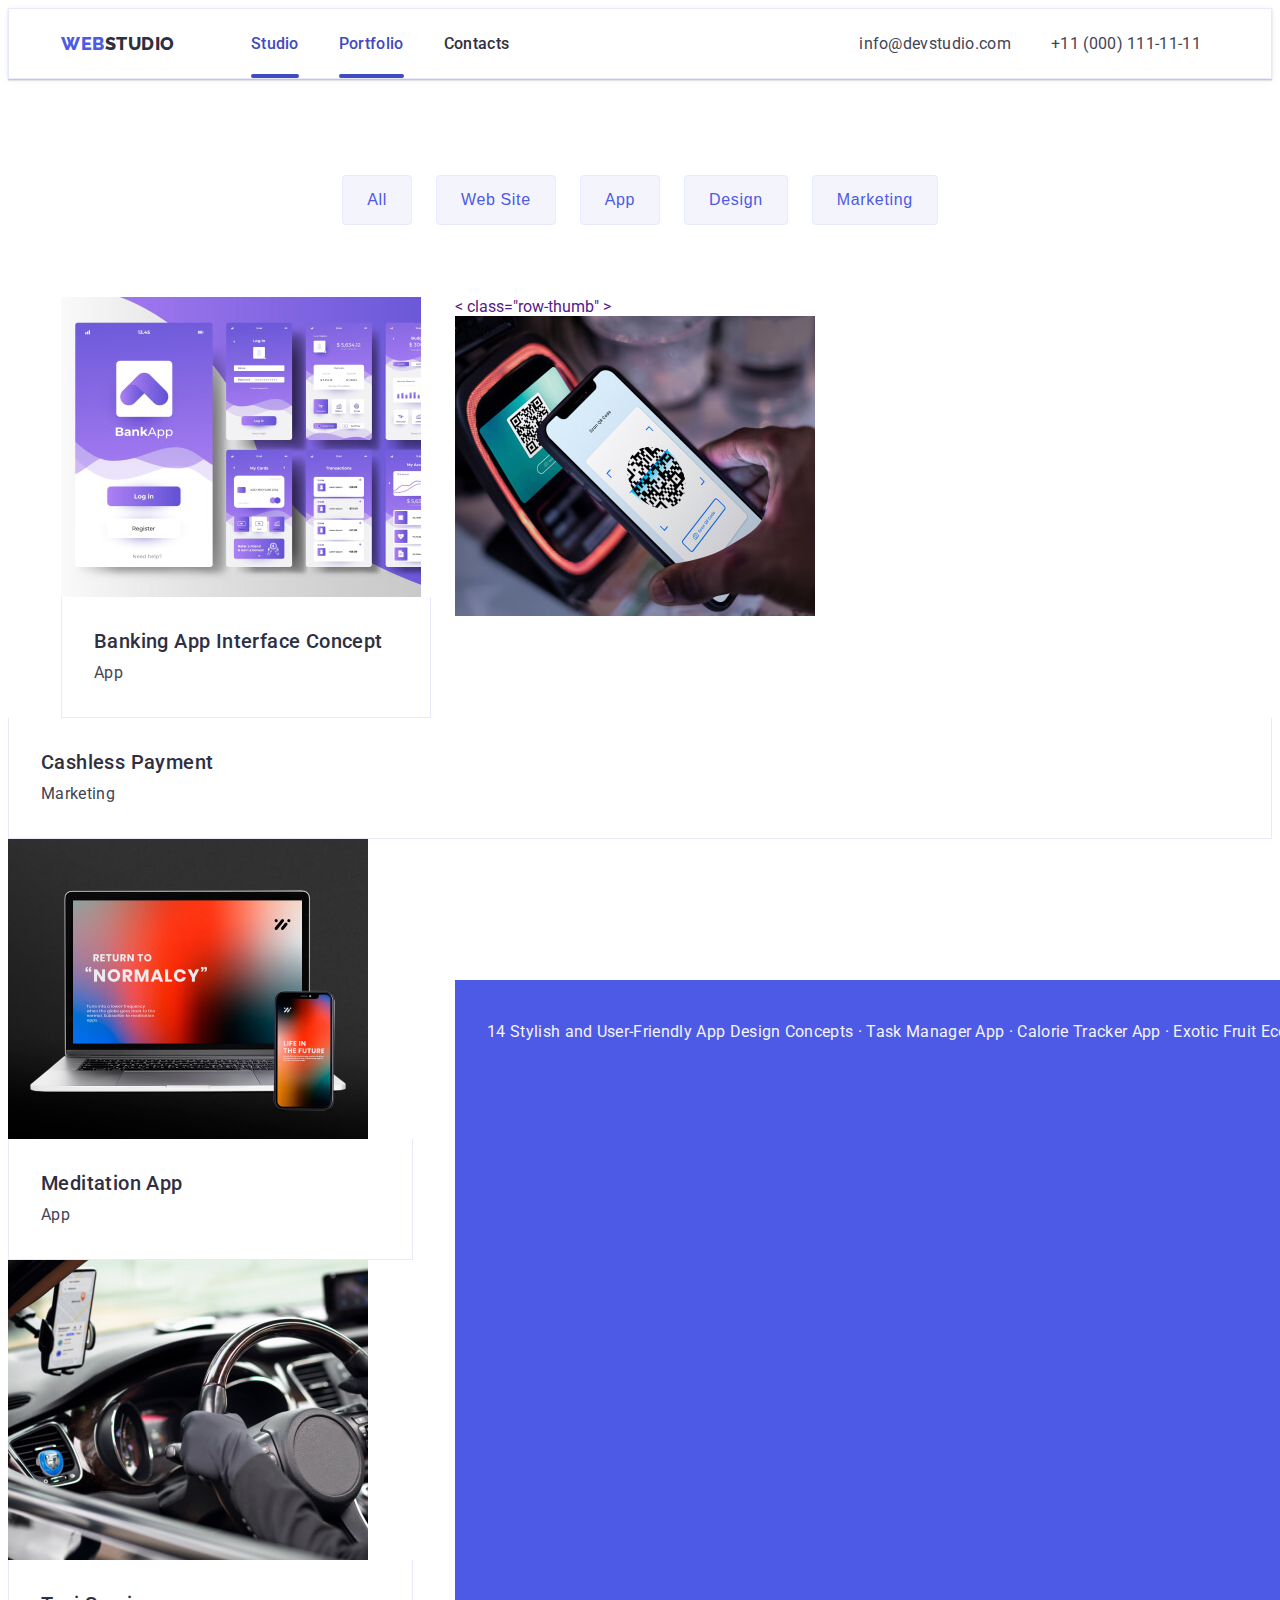
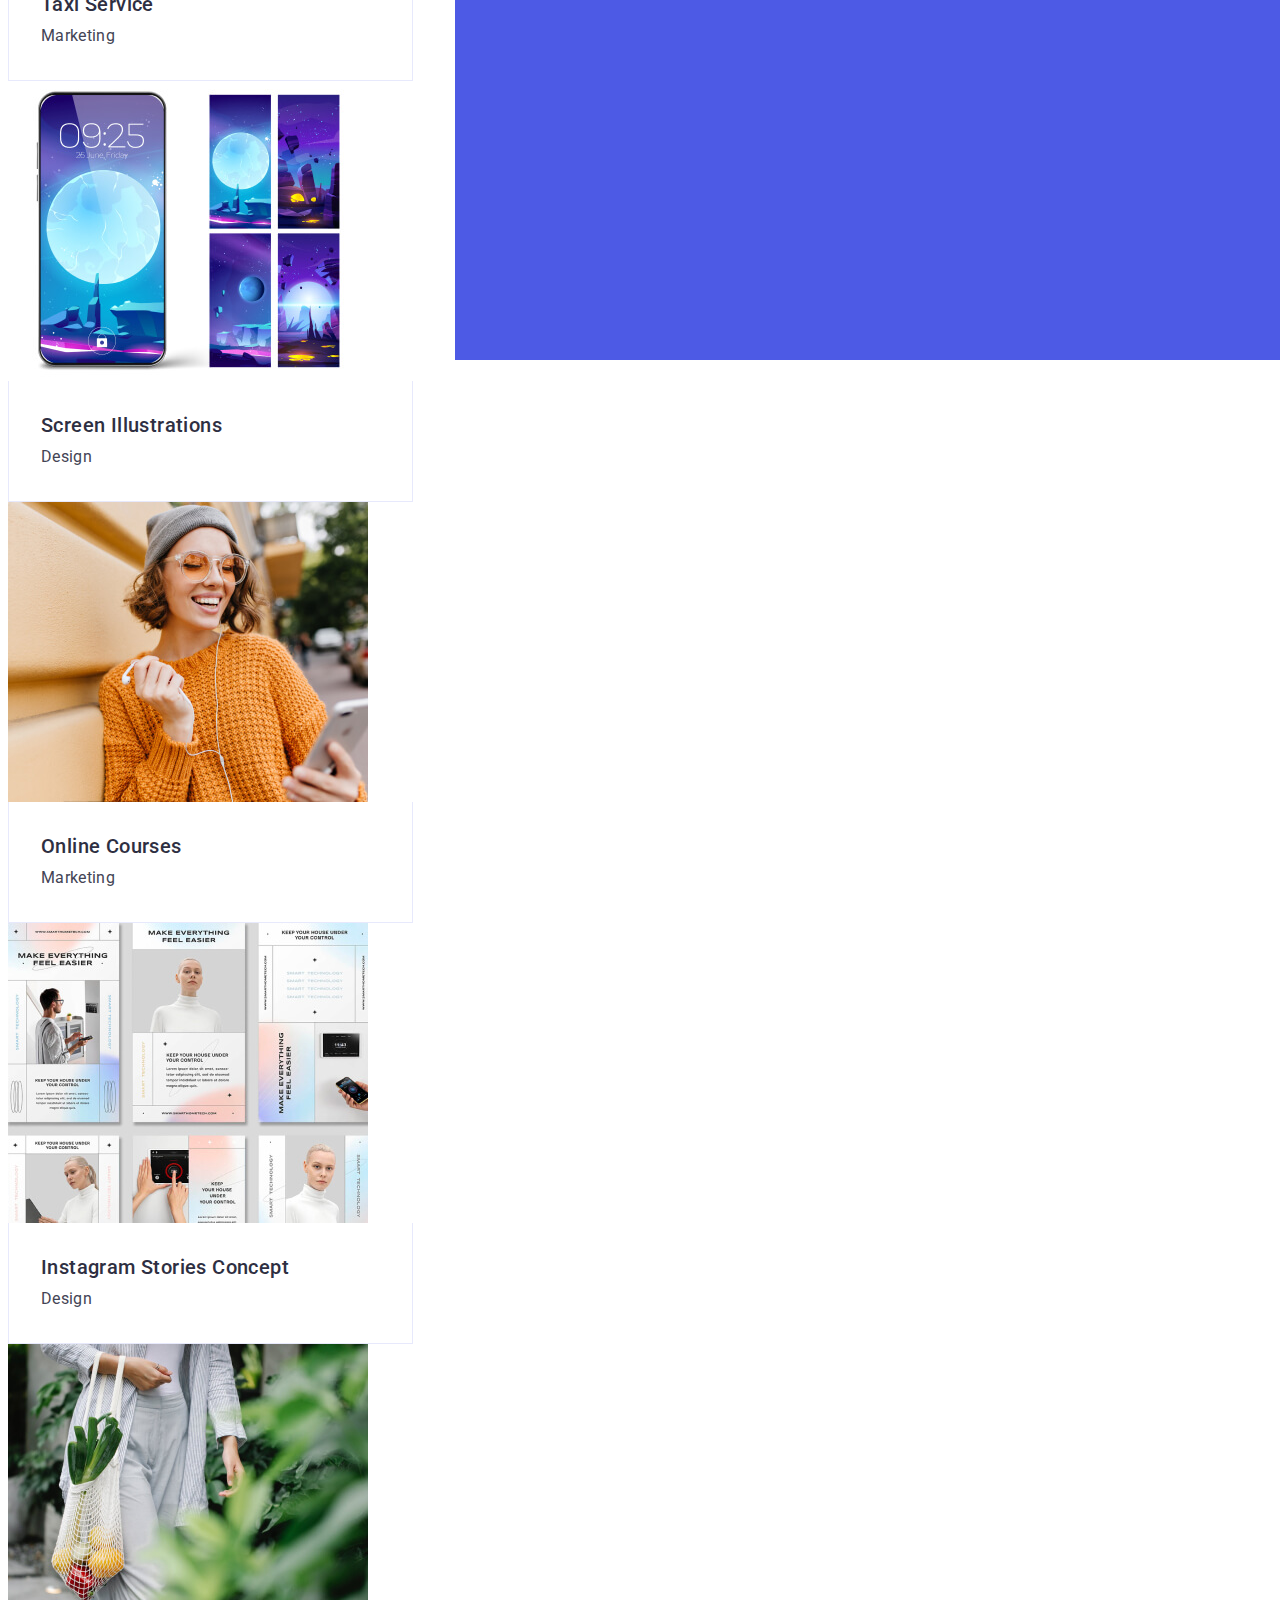
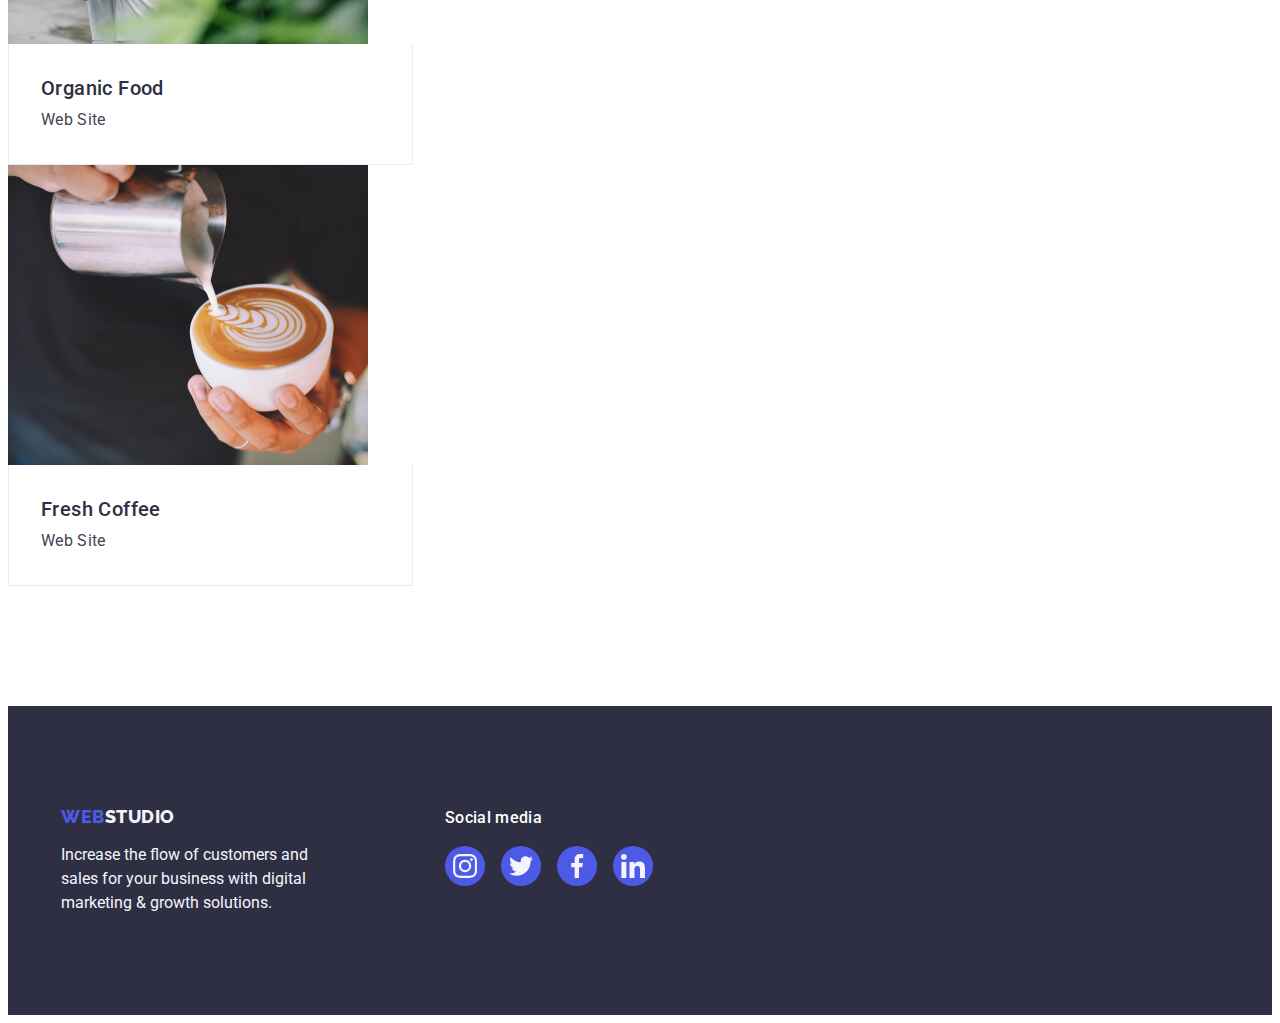
==== commit a97ca6c4: "row card" ====
--- a/portfolio.html
+++ b/portfolio.html
@@ -100,7 +100,6 @@
                   width="360"
                   height="300"
                 />
-               <!--<div class="overlay"></div>--> 
                   <p class="text-overlay">14 Stylish and User-Friendly App Design Concepts · Task Manager App · Calorie Tracker App · Exotic Fruit Ecommerce App · Cloud Storage App
                   </p>
                 </div>
@@ -117,17 +116,17 @@
             <li class="row-item">
               <a class="row-link link" href=""
                 >
-                <div class="row-thumb" > 
+                < class="row-thumb" > 
                   <img class="row-img"
                     src="./images/portfolio/row/cash.jpg"
                     alt="cashless payment"
                     width="360"
                     height="300"
                   />
-                  <div class="overlay">
+                 
                     <p class="text-overlay">14 Stylish and User-Friendly App Design Concepts · Task Manager App · Calorie Tracker App · Exotic Fruit Ecommerce App · Cloud Storage App
                     </p>
-                  </div>
+            
                </div>
                 <div class="row-app">
                 <h2 class="title-portfolio-row">Cashless Payment</h2>
@@ -145,10 +144,10 @@
                     width="360"
                     height="300"
                   />
-                  <div class="overlay">
+                
                     <p class="text-overlay">14 Stylish and User-Friendly App Design Concepts · Task Manager App · Calorie Tracker App · Exotic Fruit Ecommerce App · Cloud Storage App
                     </p>
-                  </div>
+              
             </div>
                 <div class="row-app">
                 <h2 class="title-portfolio-row">Meditation App</h2>
@@ -166,10 +165,10 @@
                   width="360"
                   height="300"
                 />
-                <div class="overlay">
+               
                   <p class="text-overlay">14 Stylish and User-Friendly App Design Concepts · Task Manager App · Calorie Tracker App · Exotic Fruit Ecommerce App · Cloud Storage App
                   </p>
-                </div>
+              
               </div>
 
                 <div class="row-app">
@@ -188,10 +187,10 @@
                       width="360"
                       height="300"
                     />
-                    <div class="overlay">
+                    
                       <p class="text-overlay">14 Stylish and User-Friendly App Design Concepts · Task Manager App · Calorie Tracker App · Exotic Fruit Ecommerce App · Cloud Storage App
                       </p>
-                    </div>
+                
                 </div>
                 <div class="row-app">
                 <h2 class="title-portfolio-row">Screen Illustrations</h2>
@@ -209,10 +208,10 @@
                     width="360"
                     height="300"
                   />
-                  <div class="overlay">
+                 
                     <p class="text-overlay">14 Stylish and User-Friendly App Design Concepts · Task Manager App · Calorie Tracker App · Exotic Fruit Ecommerce App · Cloud Storage App
                     </p>
-                  </div>
+                
                 </div> 
               
                 <div class="row-app">
@@ -230,10 +229,10 @@
                       width="360"
                       height="300"
                     />
-                    <div class="overlay">
+                   
                       <p class="text-overlay">14 Stylish and User-Friendly App Design Concepts · Task Manager App · Calorie Tracker App · Exotic Fruit Ecommerce App · Cloud Storage App
                       </p>
-                    </div>
+                    
                   </div>
 
                 <div class="row-app">
@@ -252,10 +251,10 @@
                       width="360"
                       height="300"
                     />
-                    <div class="overlay">
+            
                       <p class="text-overlay">14 Stylish and User-Friendly App Design Concepts · Task Manager App · Calorie Tracker App · Exotic Fruit Ecommerce App · Cloud Storage App
                       </p>
-                    </div>
+                   
                 </div>
                 <div class="row-app">
                 <h2 class="title-portfolio-row">Organic Food</h2>
@@ -272,10 +271,10 @@
                        width="360"
                        height="300"
                         />
-                        <div class="overlay">
+                      
                           <p class="text-overlay">14 Stylish and User-Friendly App Design Concepts · Task Manager App · Calorie Tracker App · Exotic Fruit Ecommerce App · Cloud Storage App
                           </p>
-                        </div>
+                     
                  </div>
                 <div class="row-app">
                 <h2 class="title-portfolio-row">Fresh Coffee</h2>
--- a/css/styles.css
+++ b/css/styles.css
@@ -671,23 +671,6 @@
   overflow: hidden;
 }
 
-/*.overlay{
-  position: absolute;
-  top: 0;
-  left: 0;
-  padding-left: 32px;
-  padding-right: 32px;
-  width: 100%;
-  height: 100%;
-  background-color: var(--iris-bgc-btn);
-  transform: translateY(100%);
-  transition: transform 250ms cubic-bezier(0.4, 0, 0.2, 1);
-}
-
-.row-item:hover .overlay,
-.row-item:focus .overlay{
-  transform: translateY(0%);
-}*/
 
 .text-overlay{
   position: absolute;
@@ -704,7 +687,10 @@
   background-color: var(--iris-bgc-btn);
 
 }
-
+.row-item:hover .text-overlay,
+.row-item:focus .text-overlay{
+  transform: translateY(0%);
+}
 
 .row-app {
   padding: 32px 16px;
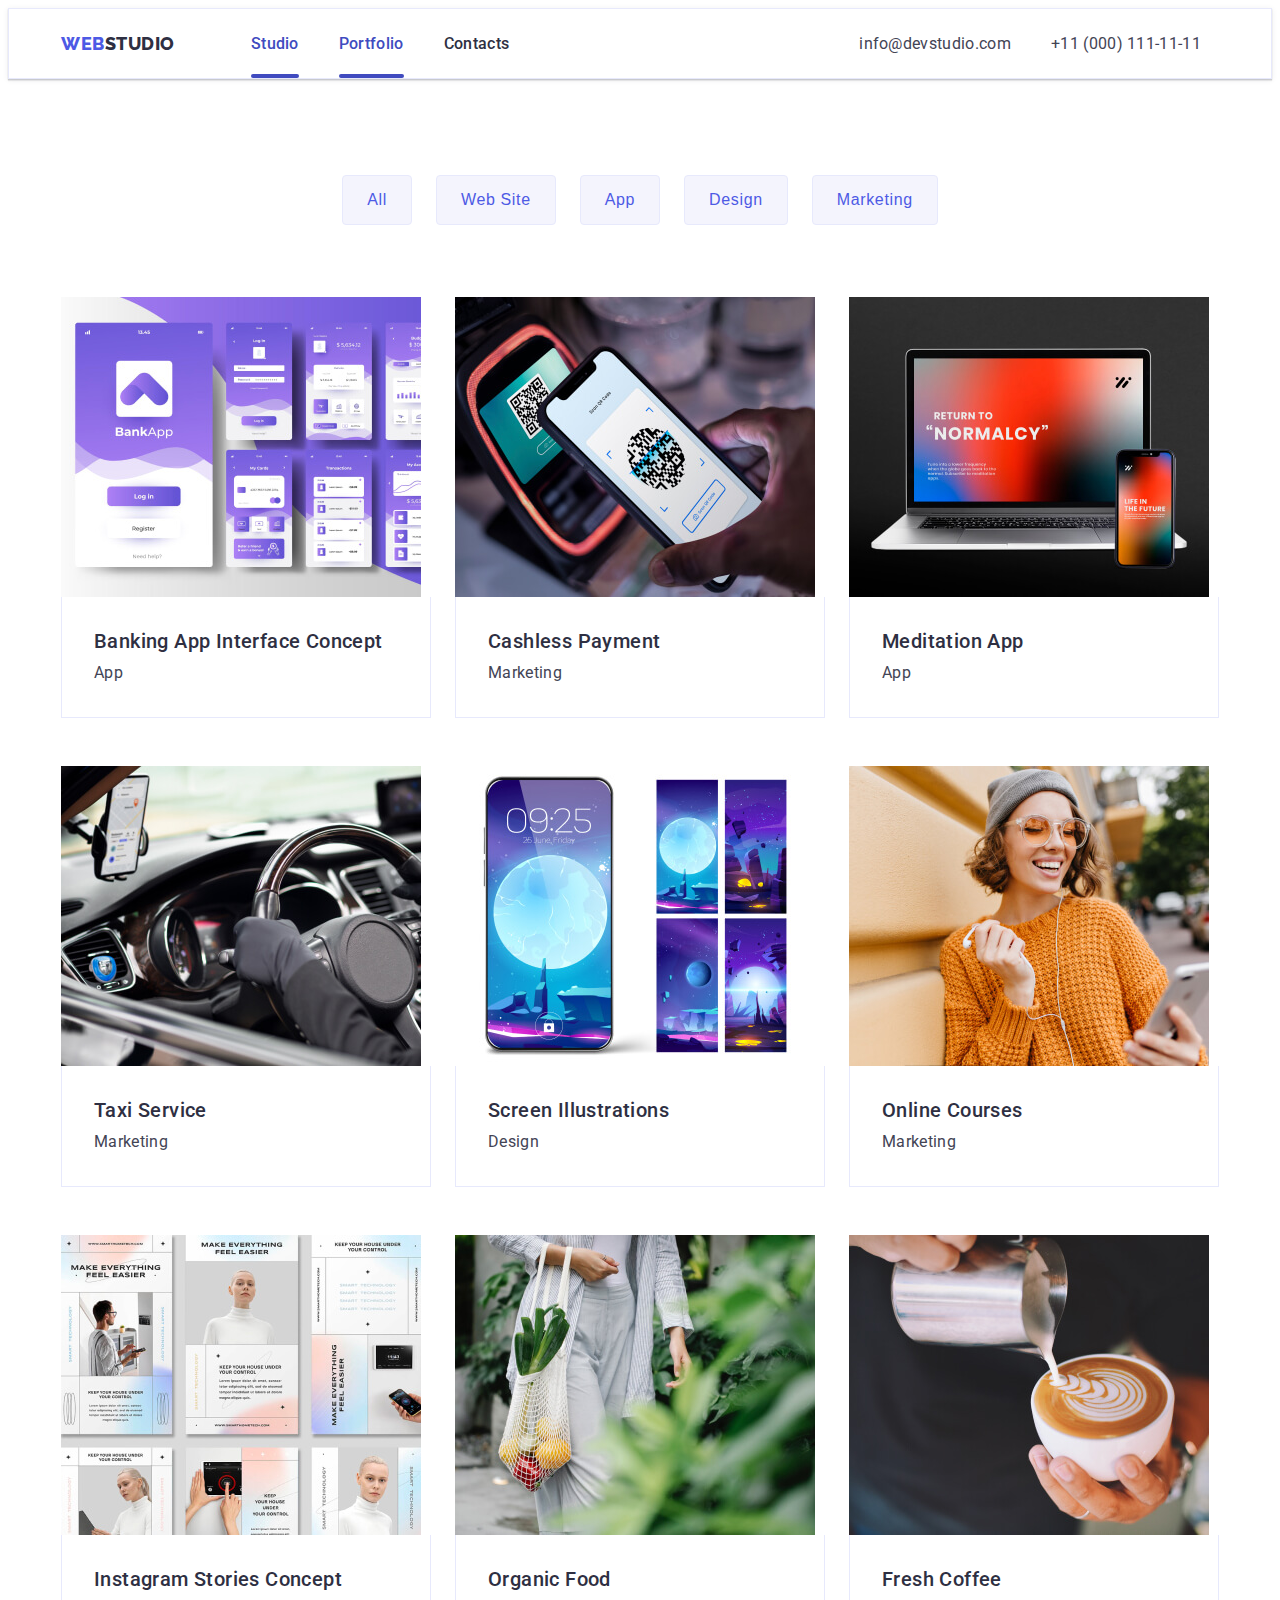
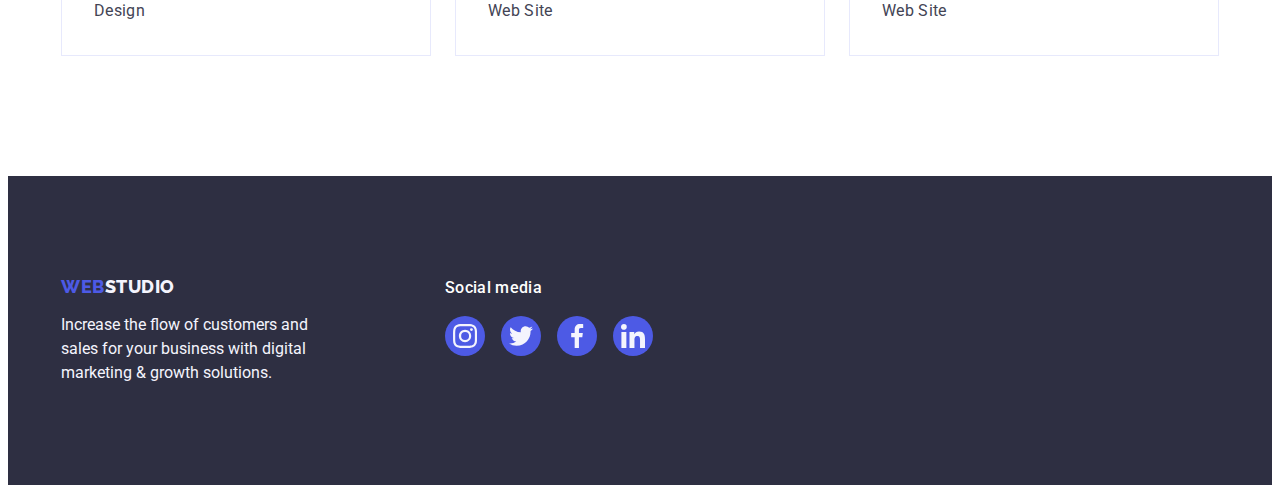
==== commit 68d8da49: "corr row card" ====
--- a/portfolio.html
+++ b/portfolio.html
@@ -116,7 +116,7 @@
             <li class="row-item">
               <a class="row-link link" href=""
                 >
-                < class="row-thumb" > 
+                <div class="row-thumb" > 
                   <img class="row-img"
                     src="./images/portfolio/row/cash.jpg"
                     alt="cashless payment"
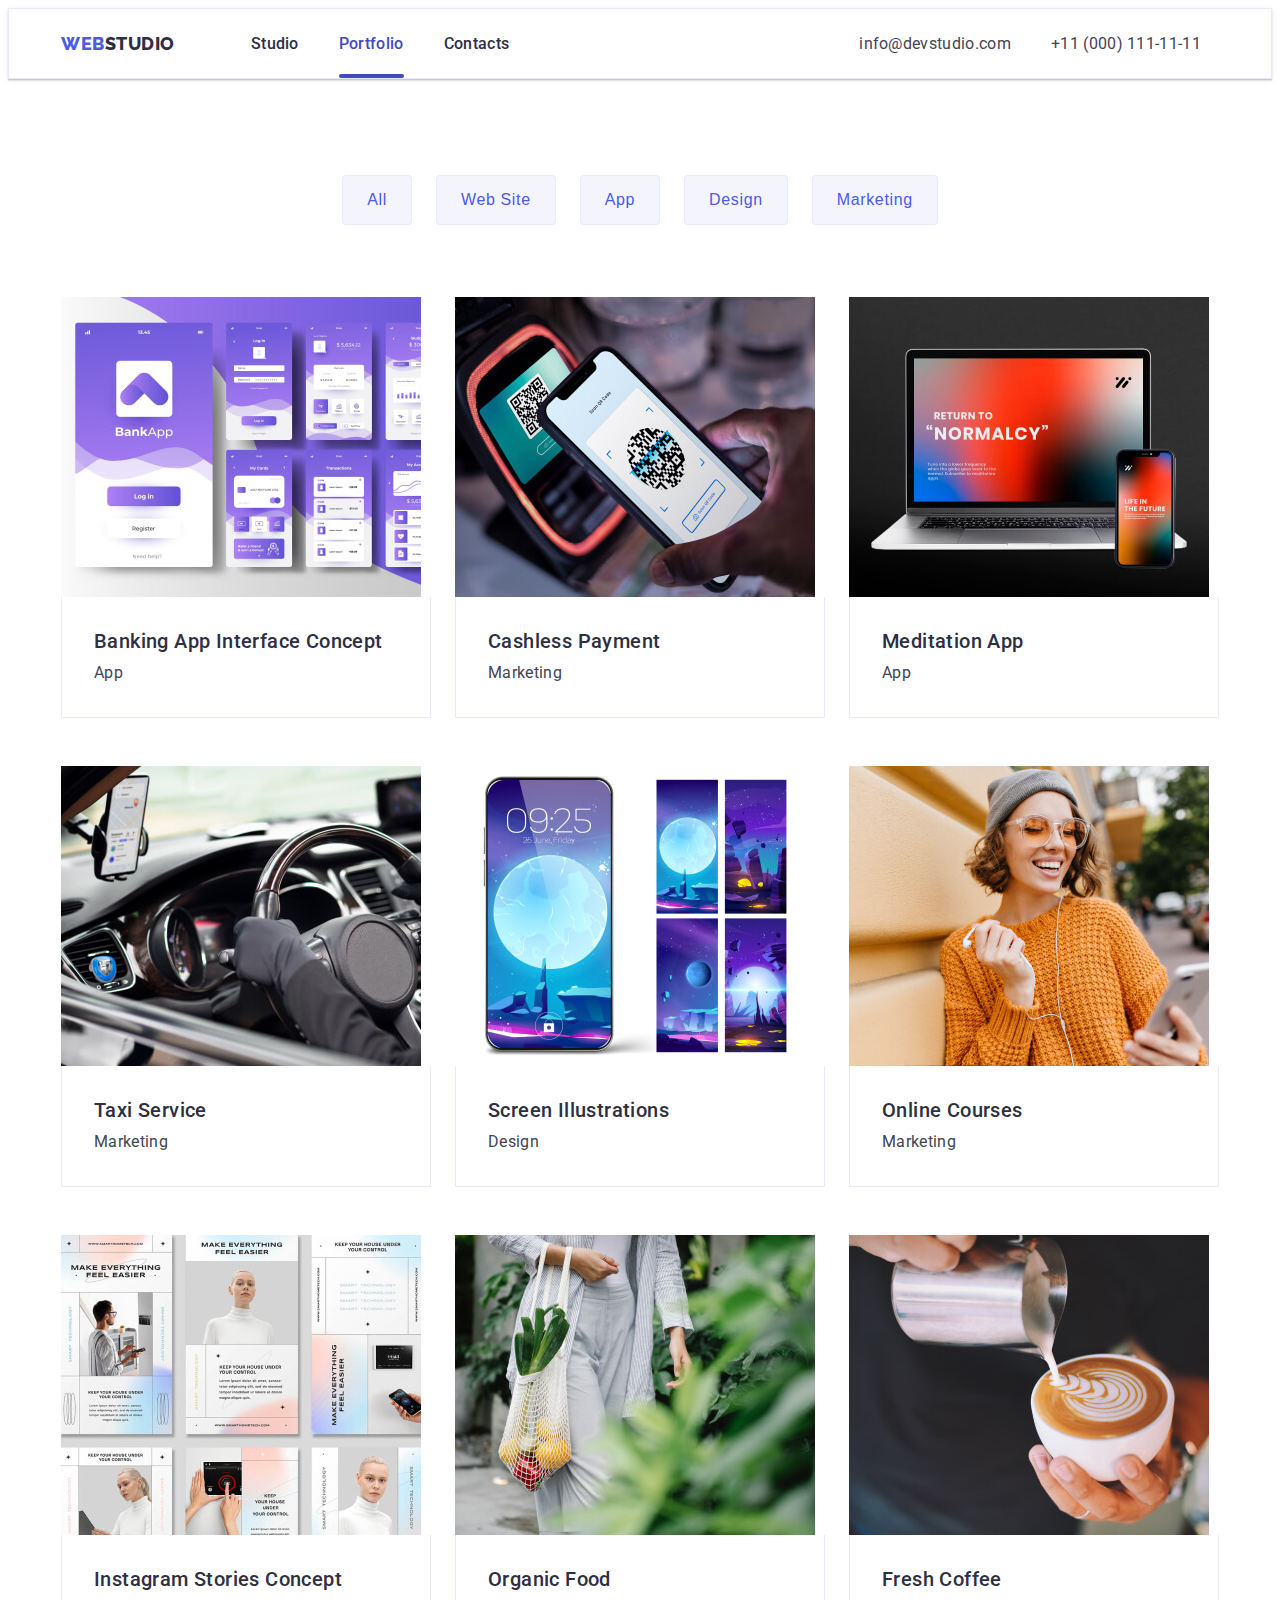
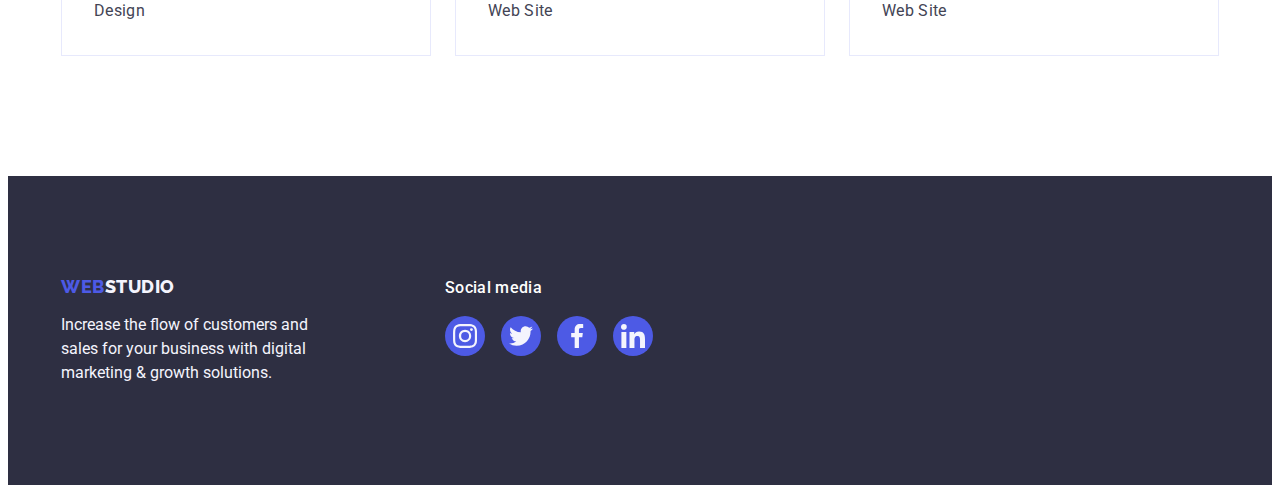
==== commit 32d3f57e: "witt mentor`s corr" ====
--- a/portfolio.html
+++ b/portfolio.html
@@ -32,7 +32,7 @@
 
         <ul class="container-nav list">
           <li class="item-nav">
-            <a class="nav-link studio-link link" href="./index.html">Studio</a>
+            <a class="nav-link link" href="./index.html">Studio</a>
           </li>
 
           <li class="item-nav">
@@ -55,7 +55,7 @@
             >
           </li>
           <li class="item-tel">
-            <a class="address-link address-tel link" href="tel:+110001111111"
+            <a class="address-link link" href="tel:+110001111111"
               >+11 (000) 111-11-11</a
             >
           </li>
--- a/css/styles.css
+++ b/css/styles.css
@@ -479,15 +479,15 @@
   width: 100%;
   height: 100%;
 
-  border-color: 1px solid #8e8f99;
+  border: 1px solid #8e8f99;
   border-radius: 4px;
-  transition:  border-color 250ms cubic-bezier(0.4, 0, 0.2, 1), color 250ms cubic-bezier(0.4, 0, 0.2, 1);
+  transition:  border 250ms cubic-bezier(0.4, 0, 0.2, 1), color 250ms cubic-bezier(0.4, 0, 0.2, 1);
 }
 
 .customers-link:hover,
 .customers-link:focus {
   color: var(--ocean-bgc-btnfocus);
-  border-color: 1px solid var(--ocean-bgc-btnfocus);
+  border: 1px solid var(--ocean-bgc-btnfocus);
 }
 
 .icon-section-four {
@@ -687,8 +687,8 @@
   background-color: var(--iris-bgc-btn);
 
 }
-.row-item:hover .text-overlay,
-.row-item:focus .text-overlay{
+.row-link:hover .text-overlay,
+.row-link:focus .text-overlay{
   transform: translateY(0%);
 }
 
